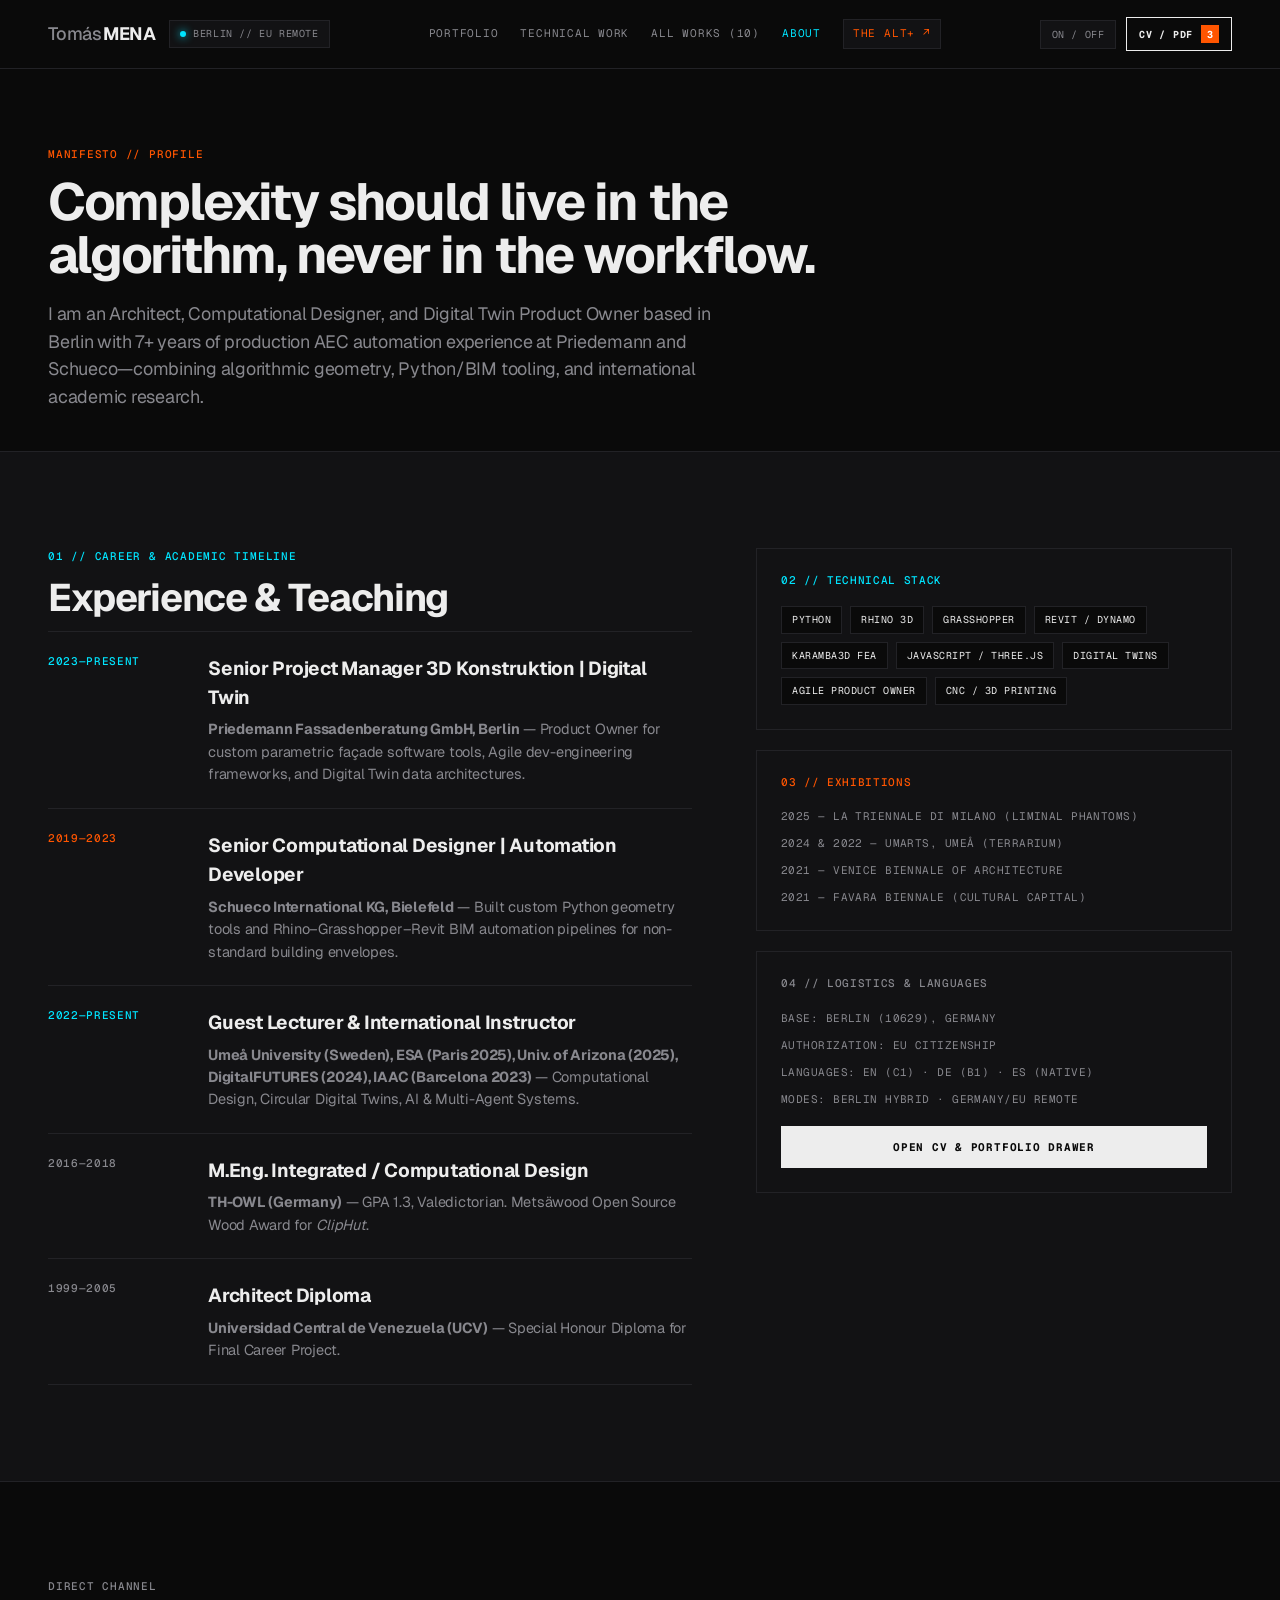
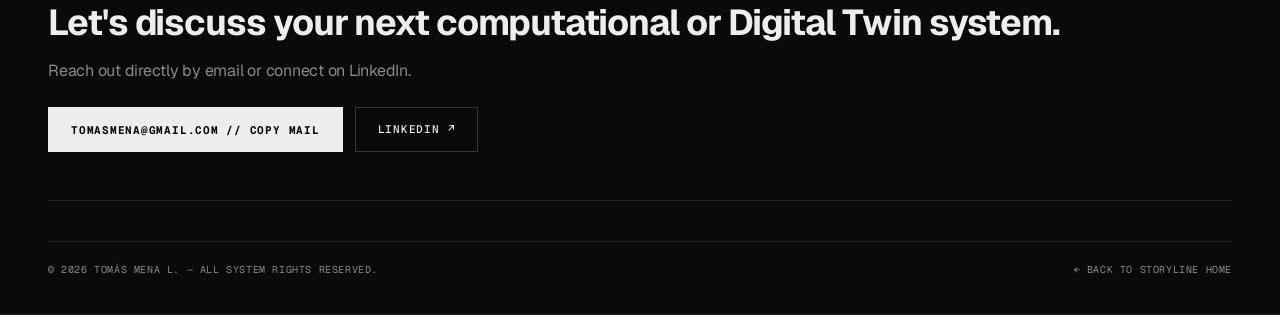
==== about.html @ 38ffafb3 "Initial commit: Tomás Mena Technical Portfolio & The Alt Plus studio websites" ====
<!DOCTYPE html>
<html lang="en">
<head>
  <meta charset="UTF-8">
  <meta name="viewport" content="width=device-width, initial-scale=1.0">
  <title>About — Tomás Mena L.</title>
  <meta name="description" content="About Tomás Mena — Architect, Computational Designer, Digital Twin Product Owner, and Guest Lecturer based in Berlin.">
  <link rel="stylesheet" href="style.css">
</head>
<body>

  <header class="site-header">
    <div class="container header-inner">
      <div class="brand-group">
        <a href="index.html" class="wordmark">
          <span class="wm-muted">Tomás</span><span class="wm-strong">MENA</span>
        </a>
        <div class="status-pill">
          <span class="status-dot" aria-hidden="true"></span>
          <span>BERLIN // EU REMOTE</span>
        </div>
      </div>

      <nav class="site-nav" id="siteNav" aria-label="Main navigation">
        <a href="index.html">PORTFOLIO</a>
        <a href="index.html#selected-work">TECHNICAL WORK</a>
        <a href="projects.html">ALL WORKS (10)</a>
        <a href="about.html" class="active">ABOUT</a>
        <a href="alt-plus.html" class="nav-bridge">THE ALT+ ↗</a>
      </nav>

      <div class="header-actions">
        <button type="button" class="toggle-btn" id="modeToggle">ON / OFF</button>
        <button type="button" class="cv-trigger" data-open-cv>
          <span>CV / PDF</span>
          <span class="cv-badge">3</span>
        </button>
        <button type="button" class="mobile-menu-btn" id="mobileMenuBtn" aria-expanded="false" aria-controls="siteNav">MENU</button>
      </div>
    </div>
  </header>

  <main>
    <!-- Manifesto Opening (Mirrors /about/ thesis) -->
    <section class="page-hero band--dark">
      <div class="container">
        <p class="eyebrow eyebrow--orange">MANIFESTO // PROFILE</p>
        <h1 class="hero-title" style="font-size: clamp(34px, 4.2vw, 52px); max-width: 22ch;">
          Complexity should live in the algorithm, never in the workflow.
        </h1>
        <p class="hero-subtitle" style="margin-top: 18px;">
          I am an Architect, Computational Designer, and Digital Twin Product Owner based in Berlin with 7+ years of production AEC automation experience at Priedemann and Schueco—combining algorithmic geometry, Python/BIM tooling, and international academic research.
        </p>
      </div>
    </section>

    <!-- Career & Technical Spec Split -->
    <section class="band band--surface">
      <div class="container about-split">
        <div>
          <p class="eyebrow">01 // CAREER &amp; ACADEMIC TIMELINE</p>
          <h2 class="section-title">Experience &amp; Teaching</h2>

          <div class="timeline-list">
            <div class="timeline-item">
              <span class="mono" style="color: var(--accent-cyan);">2023—PRESENT</span>
              <div>
                <h3>Senior Project Manager 3D Konstruktion | Digital Twin</h3>
                <p><strong>Priedemann Fassadenberatung GmbH, Berlin</strong> — Product Owner for custom parametric façade software tools, Agile dev-engineering frameworks, and Digital Twin data architectures.</p>
              </div>
            </div>

            <div class="timeline-item">
              <span class="mono" style="color: var(--accent-orange);">2019—2023</span>
              <div>
                <h3>Senior Computational Designer | Automation Developer</h3>
                <p><strong>Schueco International KG, Bielefeld</strong> — Built custom Python geometry tools and Rhino–Grasshopper–Revit BIM automation pipelines for non-standard building envelopes.</p>
              </div>
            </div>

            <div class="timeline-item">
              <span class="mono" style="color: var(--accent-cyan);">2022—PRESENT</span>
              <div>
                <h3>Guest Lecturer &amp; International Instructor</h3>
                <p><strong>Umeå University (Sweden), ESA (Paris 2025), Univ. of Arizona (2025), DigitalFUTURES (2024), IAAC (Barcelona 2023)</strong> — Computational Design, Circular Digital Twins, AI &amp; Multi-Agent Systems.</p>
              </div>
            </div>

            <div class="timeline-item">
              <span class="mono" style="color: var(--text-muted);">2016—2018</span>
              <div>
                <h3>M.Eng. Integrated / Computational Design</h3>
                <p><strong>TH-OWL (Germany)</strong> — GPA 1.3, Valedictorian. Metsäwood Open Source Wood Award for <em>ClipHut</em>.</p>
              </div>
            </div>

            <div class="timeline-item">
              <span class="mono" style="color: var(--text-muted);">1999—2005</span>
              <div>
                <h3>Architect Diploma</h3>
                <p><strong>Universidad Central de Venezuela (UCV)</strong> — Special Honour Diploma for Final Career Project.</p>
              </div>
            </div>
          </div>
        </div>

        <aside style="display: flex; flex-direction: column; gap: 20px;">
          <div class="spec-box">
            <span class="mono" style="color: var(--accent-cyan);">02 // TECHNICAL STACK</span>
            <div class="tag-cloud">
              <span class="tag-chip">Python</span>
              <span class="tag-chip">Rhino 3D</span>
              <span class="tag-chip">Grasshopper</span>
              <span class="tag-chip">Revit / Dynamo</span>
              <span class="tag-chip">Karamba3D FEA</span>
              <span class="tag-chip">JavaScript / Three.js</span>
              <span class="tag-chip">Digital Twins</span>
              <span class="tag-chip">Agile Product Owner</span>
              <span class="tag-chip">CNC / 3D Printing</span>
            </div>
          </div>

          <div class="spec-box">
            <span class="mono" style="color: var(--accent-orange);">03 // EXHIBITIONS</span>
            <ul class="footer-links">
              <li>2025 — LA TRIENNALE DI MILANO (LIMINAL PHANTOMS)</li>
              <li>2024 &amp; 2022 — UMARTS, UMEÅ (TERRARIUM)</li>
              <li>2021 — VENICE BIENNALE OF ARCHITECTURE</li>
              <li>2021 — FAVARA BIENNALE (CULTURAL CAPITAL)</li>
            </ul>
          </div>

          <div class="spec-box">
            <span class="mono" style="color: var(--text-muted);">04 // LOGISTICS &amp; LANGUAGES</span>
            <ul class="footer-links">
              <li>BASE: BERLIN (10629), GERMANY</li>
              <li>AUTHORIZATION: EU CITIZENSHIP</li>
              <li>LANGUAGES: EN (C1) · DE (B1) · ES (NATIVE)</li>
              <li>MODES: BERLIN HYBRID · GERMANY/EU REMOTE</li>
            </ul>
            <button type="button" class="btn-primary" style="justify-content: center;" data-open-cv>OPEN CV &amp; PORTFOLIO DRAWER</button>
          </div>
        </aside>
      </div>
    </section>
  </main>

  <footer class="band band--dark" id="contact" style="padding-bottom: 36px;">
    <div class="container">
      <div class="cta-strip">
        <div>
          <p class="eyebrow">DIRECT CHANNEL</p>
          <h2>Let's discuss your next computational or Digital Twin system.</h2>
          <p>Reach out directly by email or connect on LinkedIn.</p>
        </div>
        <div class="cta-actions">
          <button type="button" class="btn-primary" data-copy-email>TOMASMENA@GMAIL.COM // COPY MAIL</button>
          <a href="https://www.linkedin.com/in/tomas-jos%C3%A9-mena-lozada-55197924/" target="_blank" rel="noopener" class="btn-secondary">LINKEDIN ↗</a>
        </div>
      </div>
      <div class="footer-bottom">
        <span>© 2026 TOMÁS MENA L. — ALL SYSTEM RIGHTS RESERVED.</span>
        <span><a href="index.html">← BACK TO STORYLINE HOME</a></span>
      </div>
    </div>
  </footer>

  <!-- Shared CV Drawer -->
  <div class="drawer-backdrop" id="drawerBackdrop"></div>
  <aside class="cv-drawer" id="cvDrawer" aria-label="CV and Portfolio Downloads">
    <div class="drawer-head">
      <div>
        <span class="mono" style="color: var(--accent-cyan);">DIRECT ASSETS // 03 FILES</span>
        <h3 style="margin: 4px 0 0; font-family: var(--font-display);">Download Package</h3>
      </div>
      <button type="button" class="toggle-btn" id="closeCvDrawer">CLOSE [ESC]</button>
    </div>
    <a class="asset-card" href="assets/docs/Tomas_Mena_CV_DigitalTwin_PO.pdf" target="_blank">
      <span class="mono" style="color: var(--accent-orange);">01 // TECHNICAL &amp; PRODUCT OWNER</span>
      <strong>CV — Digital Twin, PO &amp; AEC Dev</strong>
      <span>Updated Nov 2026 · Digital Twin Lead, Product Owner &amp; Software Automation.</span>
    </a>
    <a class="asset-card" href="assets/docs/Tomas_Mena_CV_Computational.pdf" target="_blank">
      <span class="mono" style="color: var(--accent-cyan);">02 // COMPUTATIONAL &amp; PARAMETRIC</span>
      <strong>CV — Computational Design &amp; BIM</strong>
      <span>Updated Jun 2026 · Computational Design, Geometry Specialist &amp; Research.</span>
    </a>
    <a class="asset-card" href="assets/docs/Tomas_Mena_Portfolio.pdf" target="_blank">
      <span class="mono" style="color: var(--text-muted);">03 // SELECTED WORKS PDF (5.5 MB)</span>
      <strong>Full Computational Portfolio</strong>
      <span>10-page visual dossier covering façades, FEA, automation, and fabrication.</span>
    </a>
  </aside>

  <button type="button" class="back-to-top" id="backToTop" aria-label="Back to top">↑</button>
  <script src="script.js"></script>
</body>
</html>
---- style.css ----
@import url('https://fonts.googleapis.com/css2?family=Geist+Mono:wght@400;500;600&family=Geist:wght@400;500;600;700&display=swap');

/* ==========================================================================
   Design Tokens — Dark Computational Aesthetic + Geist Swiss-Tech Typography
   ========================================================================== */
:root {
  --bg-primary: #0a0a0a;
  --bg-surface: #121214;
  --bg-elevated: #17171a;
  --border-hairline: #222226;
  --border-strong: #35353c;
  --text-primary: #ededed;
  --text-muted: #88888e;
  --accent-orange: #ff5500;
  --accent-cyan: #00e5ff;

  --font-display: 'Geist', 'Helvetica Neue', Helvetica, Arial, sans-serif;
  --font-body: 'Geist', 'Helvetica Neue', Helvetica, Arial, sans-serif;
  --font-mono: 'Geist Mono', ui-monospace, SFMono-Regular, monospace;

  --max-w: 1360px;
  --pad-x: clamp(20px, 4vw, 48px);
  --transition: 0.22s cubic-bezier(0.2, 0, 0.2, 1);
}

/* Optional ON/OFF Toggle: Swiss High-Contrast Blueprint Mode */
body.light-mode {
  --bg-primary: #ffffff;
  --bg-surface: #e8e8ea;
  --bg-elevated: #f4f4f6;
  --border-hairline: #c8c8ce;
  --border-strong: #111111;
  --text-primary: #0a0a0a;
  --text-muted: #505058;
  --accent-orange: #d94800;
  --accent-cyan: #007a8a;
}

/* Reset & Base */
*, *::before, *::after {
  box-sizing: border-box;
}

html {
  scroll-behavior: smooth;
  background-color: var(--bg-primary);
}

body {
  margin: 0;
  padding: 0;
  font-family: var(--font-body);
  font-size: 16px;
  line-height: 1.55;
  letter-spacing: -0.015em;
  color: var(--text-primary);
  background-color: var(--bg-primary);
  -webkit-font-smoothing: antialiased;
  -moz-osx-font-smoothing: grayscale;
  transition: background-color var(--transition), color var(--transition);
}

img {
  max-width: 100%;
  display: block;
}

a {
  color: inherit;
  text-decoration: none;
}

button {
  font-family: inherit;
  cursor: pointer;
  background: none;
  border: none;
  color: inherit;
}

.container {
  width: 100%;
  max-width: var(--max-w);
  margin: 0 auto;
  padding-inline: var(--pad-x);
}

.mono {
  font-family: var(--font-mono);
  font-size: 11px;
  font-weight: 500;
  letter-spacing: 0.06em;
  text-transform: uppercase;
  line-height: 1.4;
}

.eyebrow {
  font-family: var(--font-mono);
  font-size: 11px;
  font-weight: 500;
  letter-spacing: 0.07em;
  text-transform: uppercase;
  color: var(--accent-cyan);
  margin: 0 0 12px;
}

.eyebrow--orange {
  color: var(--accent-orange);
}

.eyebrow--muted {
  color: var(--text-muted);
}

/* ==========================================================================
   Sticky Header (Black Bar + Status Pill + ON/OFF + CV Drawer)
   ========================================================================== */
.site-header {
  position: sticky;
  top: 0;
  z-index: 100;
  background-color: var(--bg-primary);
  border-bottom: 1px solid var(--border-hairline);
}

.header-inner {
  display: flex;
  align-items: center;
  justify-content: space-between;
  gap: 20px;
  min-height: 68px;
}

.brand-group {
  display: flex;
  align-items: center;
  gap: 14px;
}

.wordmark {
  font-family: var(--font-display);
  font-size: 18px;
  font-weight: 700;
  letter-spacing: -0.03em;
  display: inline-flex;
  align-items: baseline;
  gap: 2px;
}

.wordmark .wm-muted {
  color: var(--text-muted);
  font-weight: 500;
}

.wordmark .wm-strong {
  color: var(--text-primary);
}

.status-pill {
  display: inline-flex;
  align-items: center;
  gap: 7px;
  padding: 5px 10px;
  border: 1px solid var(--border-hairline);
  background-color: var(--bg-surface);
  font-family: var(--font-mono);
  font-size: 10px;
  letter-spacing: 0.06em;
  text-transform: uppercase;
  color: var(--text-muted);
}

.status-dot {
  width: 6px;
  height: 6px;
  border-radius: 50%;
  background-color: var(--accent-cyan);
  box-shadow: 0 0 8px var(--accent-cyan);
}

.site-nav {
  display: flex;
  align-items: center;
  gap: 22px;
}

.site-nav a {
  font-family: var(--font-mono);
  font-size: 11px;
  letter-spacing: 0.07em;
  text-transform: uppercase;
  color: var(--text-muted);
  transition: color var(--transition);
}

.site-nav a:hover,
.site-nav a.active {
  color: var(--accent-cyan);
}

.site-nav a.nav-bridge {
  color: var(--accent-orange);
  border: 1px solid var(--border-hairline);
  padding: 5px 9px;
  background-color: var(--bg-surface);
}

.site-nav a.nav-bridge:hover {
  border-color: var(--accent-orange);
  color: var(--text-primary);
}

.header-actions {
  display: flex;
  align-items: center;
  gap: 10px;
}

.toggle-btn {
  padding: 7px 11px;
  border: 1px solid var(--border-hairline);
  background-color: var(--bg-surface);
  font-family: var(--font-mono);
  font-size: 10px;
  letter-spacing: 0.06em;
  text-transform: uppercase;
  color: var(--text-muted);
  transition: border-color var(--transition), color var(--transition);
}

.toggle-btn:hover {
  border-color: var(--accent-cyan);
  color: var(--text-primary);
}

.cv-trigger {
  display: inline-flex;
  align-items: center;
  gap: 8px;
  padding: 7px 12px;
  border: 1px solid var(--text-primary);
  background-color: transparent;
  font-family: var(--font-mono);
  font-size: 10px;
  font-weight: 700;
  letter-spacing: 0.07em;
  text-transform: uppercase;
  color: var(--text-primary);
  transition: background-color var(--transition), color var(--transition), border-color var(--transition);
}

.cv-trigger:hover {
  background-color: var(--text-primary);
  color: var(--bg-primary);
}

.cv-badge {
  display: inline-flex;
  align-items: center;
  justify-content: center;
  min-width: 18px;
  height: 18px;
  padding: 0 4px;
  background-color: var(--accent-orange);
  color: #ffffff;
  font-size: 10px;
  font-weight: 700;
}

.mobile-menu-btn {
  display: none;
  padding: 7px 10px;
  border: 1px solid var(--border-hairline);
  font-family: var(--font-mono);
  font-size: 11px;
  text-transform: uppercase;
}

/* ==========================================================================
   Buttons
   ========================================================================== */
.btn-primary {
  display: inline-flex;
  align-items: center;
  gap: 10px;
  padding: 13px 22px;
  background-color: var(--text-primary);
  color: var(--bg-primary);
  border: 1px solid var(--text-primary);
  font-family: var(--font-mono);
  font-size: 11px;
  font-weight: 700;
  letter-spacing: 0.07em;
  text-transform: uppercase;
  transition: background-color var(--transition), color var(--transition), border-color var(--transition);
}

.btn-primary:hover {
  background-color: var(--accent-cyan);
  border-color: var(--accent-cyan);
  color: #0a0a0a;
}

.btn-secondary {
  display: inline-flex;
  align-items: center;
  gap: 10px;
  padding: 13px 22px;
  background-color: transparent;
  color: var(--text-primary);
  border: 1px solid var(--border-strong);
  font-family: var(--font-mono);
  font-size: 11px;
  font-weight: 500;
  letter-spacing: 0.07em;
  text-transform: uppercase;
  transition: border-color var(--transition), color var(--transition);
}

.btn-secondary:hover {
  border-color: var(--accent-orange);
  color: var(--accent-orange);
}

/* ==========================================================================
   Alternating Section Bands (TheNOTHINGShop Rhythm in Dark Computational Style)
   ========================================================================== */
.band {
  padding-block: clamp(64px, 7.5vw, 108px);
  border-bottom: 1px solid var(--border-hairline);
}

.band--dark {
  background-color: var(--bg-primary);
}

.band--surface {
  background-color: var(--bg-surface);
}

/* ==========================================================================
   Section 1: Hero (50/50 Split — Parametric Viewport Left / Thesis Right)
   ========================================================================== */
.hero-grid {
  display: grid;
  grid-template-columns: minmax(0, 1fr) minmax(0, 1.08fr);
  gap: clamp(28px, 4vw, 56px);
  align-items: center;
}

.hero-viewport {
  border: 1px solid var(--border-hairline);
  background-color: var(--bg-surface);
  padding: 16px;
  display: flex;
  flex-direction: column;
  gap: 12px;
}

.viewport-bar {
  display: flex;
  justify-content: space-between;
  align-items: center;
  gap: 12px;
}

.viewport-canvas-wrap {
  position: relative;
  width: 100%;
  aspect-ratio: 4 / 3;
  border: 1px solid var(--border-hairline);
  background: radial-gradient(circle at 50% 50%, var(--bg-elevated) 0%, var(--bg-primary) 100%);
  overflow: hidden;
}

.viewport-canvas-wrap canvas {
  width: 100%;
  height: 100%;
  display: block;
}

.hero-copy {
  display: flex;
  flex-direction: column;
  gap: 22px;
}

.hero-callout {
  border-left: 2px solid var(--accent-cyan);
  padding-left: 20px;
}

.hero-title {
  font-family: var(--font-display);
  font-size: clamp(36px, 4.4vw, 56px);
  font-weight: 700;
  line-height: 1.03;
  letter-spacing: -0.035em;
  margin: 0;
  color: var(--text-primary);
}

.hero-subtitle {
  font-size: clamp(16px, 1.4vw, 18px);
  color: var(--text-muted);
  margin: 0;
  max-width: 56ch;
}

.hero-metrics {
  display: grid;
  grid-template-columns: repeat(3, minmax(0, 1fr));
  gap: 12px;
  padding-top: 18px;
  border-top: 1px solid var(--border-hairline);
}

.metric-item strong {
  display: block;
  font-family: var(--font-display);
  font-size: 20px;
  font-weight: 700;
  color: var(--text-primary);
  letter-spacing: -0.02em;
}

.metric-item span {
  font-family: var(--font-mono);
  font-size: 10px;
  letter-spacing: 0.06em;
  text-transform: uppercase;
  color: var(--text-muted);
}

.hero-actions {
  display: flex;
  flex-wrap: wrap;
  gap: 12px;
  margin-top: 4px;
  padding-top: 22px;
  border-top: 1px solid var(--border-hairline);
}

/* ==========================================================================
   Section 2: Four Pillars of Practice (Centered Heading + 4-Col Grid)
   ========================================================================== */
.section-header-center {
  text-align: center;
  max-width: 680px;
  margin: 0 auto 48px;
}

.section-title {
  font-family: var(--font-display);
  font-size: clamp(28px, 3vw, 40px);
  font-weight: 700;
  line-height: 1.08;
  letter-spacing: -0.03em;
  margin: 0 0 12px;
  color: var(--text-primary);
}

.section-lead {
  margin: 0;
  color: var(--text-muted);
  font-size: 16px;
}

.pillars-grid {
  display: grid;
  grid-template-columns: repeat(4, minmax(0, 1fr));
  gap: 1px;
  background-color: var(--border-hairline);
  border: 1px solid var(--border-hairline);
}

.pillar-card {
  background-color: var(--bg-primary);
  padding: 32px 26px;
  display: flex;
  flex-direction: column;
  gap: 16px;
  transition: background-color var(--transition);
}

.pillar-card:hover {
  background-color: var(--bg-elevated);
}

.pillar-icon {
  width: 56px;
  height: 56px;
  display: flex;
  align-items: center;
  justify-content: center;
  border: 1px solid var(--border-hairline);
  background-color: var(--bg-surface);
  color: var(--accent-cyan);
}

.pillar-card:nth-child(even) .pillar-icon {
  color: var(--accent-orange);
}

.pillar-card h3 {
  font-family: var(--font-display);
  font-size: 20px;
  font-weight: 600;
  letter-spacing: -0.02em;
  margin: 0;
  color: var(--text-primary);
}

.pillar-card p {
  margin: 0;
  font-size: 14.5px;
  color: var(--text-muted);
  flex: 1;
}

.pillar-proof {
  padding-top: 14px;
  border-top: 1px solid var(--border-hairline);
  font-family: var(--font-mono);
  font-size: 10px;
  letter-spacing: 0.06em;
  text-transform: uppercase;
  color: var(--text-muted);
}

/* ==========================================================================
   Sections 3 & 4: Asymmetric 40/60 Split Carousels
   ========================================================================== */
.split-carousel {
  display: grid;
  grid-template-columns: minmax(260px, 0.4fr) minmax(0, 1fr);
  gap: clamp(28px, 4vw, 52px);
  align-items: start;
}

.carousel-intro {
  display: flex;
  flex-direction: column;
  gap: 18px;
  position: sticky;
  top: 96px;
}

.carousel-controls {
  display: flex;
  align-items: center;
  gap: 10px;
  margin-top: 8px;
}

.carousel-btn {
  width: 42px;
  height: 42px;
  border: 1px solid var(--border-strong);
  display: inline-flex;
  align-items: center;
  justify-content: center;
  font-family: var(--font-mono);
  font-size: 16px;
  color: var(--text-primary);
  transition: border-color var(--transition), background-color var(--transition), color var(--transition);
}

.carousel-btn:hover {
  border-color: var(--accent-cyan);
  background-color: var(--accent-cyan);
  color: #0a0a0a;
}

.carousel-counter {
  font-family: var(--font-mono);
  font-size: 11px;
  color: var(--text-muted);
  margin-left: 6px;
}

.carousel-viewport {
  overflow: hidden;
  width: 100%;
}

.carousel-track {
  display: flex;
  gap: 18px;
  overflow-x: auto;
  scroll-snap-type: x mandatory;
  scroll-behavior: smooth;
  scrollbar-width: none;
  padding-bottom: 6px;
}

.carousel-track::-webkit-scrollbar {
  display: none;
}

.project-card {
  flex: 0 0 calc(50% - 9px);
  min-width: 280px;
  scroll-snap-align: start;
  border: 1px solid var(--border-hairline);
  background-color: var(--bg-surface);
  display: flex;
  flex-direction: column;
  transition: border-color var(--transition), transform var(--transition);
}

.band--surface .project-card {
  background-color: var(--bg-primary);
}

.project-card:hover {
  border-color: var(--accent-cyan);
  transform: translateY(-2px);
}

.project-media {
  position: relative;
  aspect-ratio: 16 / 10;
  overflow: hidden;
  border-bottom: 1px solid var(--border-hairline);
  background-color: var(--bg-elevated);
}

.project-media img {
  width: 100%;
  height: 100%;
  object-fit: cover;
  filter: grayscale(100%) contrast(1.08);
  transition: filter 0.35s ease, transform 0.4s ease;
}

.project-card:hover .project-media img {
  filter: grayscale(0%) contrast(1.02);
  transform: scale(1.03);
}

.project-media-svg {
  width: 100%;
  height: 100%;
  display: flex;
  align-items: center;
  justify-content: center;
  padding: 18px;
  background: linear-gradient(135deg, var(--bg-primary) 0%, var(--bg-elevated) 100%);
}

.project-tag-overlay {
  position: absolute;
  bottom: 10px;
  left: 10px;
  padding: 4px 8px;
  background-color: rgba(10, 10, 10, 0.85);
  border: 1px solid var(--border-hairline);
  font-family: var(--font-mono);
  font-size: 10px;
  letter-spacing: 0.06em;
  text-transform: uppercase;
  color: #ededed;
}

.project-body {
  padding: 20px;
  display: flex;
  flex-direction: column;
  gap: 10px;
  flex: 1;
}

.project-meta {
  font-family: var(--font-mono);
  font-size: 10px;
  letter-spacing: 0.06em;
  text-transform: uppercase;
  color: var(--accent-orange);
}

.project-card:nth-child(odd) .project-meta {
  color: var(--accent-cyan);
}

.project-title {
  font-family: var(--font-display);
  font-size: 20px;
  font-weight: 600;
  line-height: 1.18;
  letter-spacing: -0.02em;
  margin: 0;
  color: var(--text-primary);
}

.project-desc {
  margin: 0;
  font-size: 14px;
  color: var(--text-muted);
  flex: 1;
}

.project-footer {
  padding-top: 12px;
  border-top: 1px solid var(--border-hairline);
  display: flex;
  align-items: center;
  justify-content: space-between;
  gap: 10px;
}

.inspect-btn {
  font-family: var(--font-mono);
  font-size: 11px;
  font-weight: 700;
  letter-spacing: 0.06em;
  text-transform: uppercase;
  color: var(--text-primary);
  display: inline-flex;
  align-items: center;
  gap: 6px;
  padding: 6px 0;
  transition: color var(--transition);
}

.inspect-btn:hover {
  color: var(--accent-cyan);
}

/* ==========================================================================
   Section 5: Asymmetric 3x2 Validation Grid ("Field Notes & Recognition")
   ========================================================================== */
.recognition-grid {
  display: grid;
  grid-template-columns: repeat(3, minmax(0, 1fr));
  gap: 1px;
  background-color: var(--border-hairline);
  border: 1px solid var(--border-hairline);
}

.recognition-cell {
  background-color: var(--bg-primary);
  padding: 32px 28px;
  display: flex;
  flex-direction: column;
  justify-content: space-between;
  gap: 18px;
  min-height: 230px;
}

.recognition-cell--title {
  background-color: var(--bg-surface);
  justify-content: flex-start;
}

.recognition-cell--title h2 {
  font-family: var(--font-display);
  font-size: clamp(28px, 3vw, 38px);
  line-height: 1.05;
  letter-spacing: -0.03em;
  margin: 0;
}

.recognition-quote {
  margin: 0;
  font-size: 15px;
  color: var(--text-primary);
  line-height: 1.55;
}

.recognition-cell--wit {
  background-color: var(--bg-surface);
}

.recognition-cell--wit .recognition-quote {
  color: var(--text-muted);
  font-style: italic;
}

.recognition-stars {
  font-family: var(--font-mono);
  font-size: 12px;
  letter-spacing: 0.15em;
  color: var(--accent-orange);
}

.recognition-author {
  padding-top: 14px;
  border-top: 1px solid var(--border-hairline);
}

.recognition-author strong {
  display: block;
  font-family: var(--font-display);
  font-size: 15px;
  color: var(--text-primary);
}

.recognition-author span {
  font-family: var(--font-mono);
  font-size: 10px;
  letter-spacing: 0.06em;
  text-transform: uppercase;
  color: var(--text-muted);
}

/* ==========================================================================
   Section 6: Co-Creation CTA + Terminal Footer
   ========================================================================== */
.cta-strip {
  display: flex;
  flex-wrap: wrap;
  align-items: center;
  justify-content: space-between;
  gap: 24px;
  padding-bottom: 48px;
  border-bottom: 1px solid var(--border-hairline);
  margin-bottom: 40px;
}

.cta-strip h2 {
  font-family: var(--font-display);
  font-size: clamp(26px, 3vw, 36px);
  letter-spacing: -0.03em;
  margin: 0 0 8px;
}

.cta-strip p {
  margin: 0;
  color: var(--text-muted);
  max-width: 58ch;
}

.cta-actions {
  display: flex;
  flex-wrap: wrap;
  gap: 12px;
}

.footer-grid {
  display: grid;
  grid-template-columns: 1.3fr 1fr 1fr;
  gap: 32px;
  padding-bottom: 36px;
}

.footer-col h4 {
  font-family: var(--font-mono);
  font-size: 11px;
  letter-spacing: 0.07em;
  text-transform: uppercase;
  color: var(--text-primary);
  margin: 0 0 14px;
}

.footer-links {
  list-style: none;
  margin: 0;
  padding: 0;
  display: flex;
  flex-direction: column;
  gap: 10px;
}

.footer-links a,
.footer-links li {
  font-family: var(--font-mono);
  font-size: 11px;
  letter-spacing: 0.04em;
  color: var(--text-muted);
  transition: color var(--transition);
}

.footer-links a:hover {
  color: var(--accent-cyan);
}

.footer-bottom {
  padding-top: 20px;
  border-top: 1px solid var(--border-hairline);
  display: flex;
  flex-wrap: wrap;
  justify-content: space-between;
  gap: 12px;
  font-family: var(--font-mono);
  font-size: 10px;
  letter-spacing: 0.06em;
  text-transform: uppercase;
  color: var(--text-muted);
}

/* ==========================================================================
   Subpages: Work Filter Bar, Full Grid & About Timeline
   ========================================================================== */
.page-hero {
  padding-block: clamp(48px, 6vw, 80px) 40px;
  border-bottom: 1px solid var(--border-hairline);
}

.filter-bar {
  display: flex;
  flex-wrap: wrap;
  gap: 10px;
  margin-top: 24px;
}

.filter-btn {
  padding: 9px 14px;
  border: 1px solid var(--border-hairline);
  background-color: var(--bg-surface);
  font-family: var(--font-mono);
  font-size: 11px;
  letter-spacing: 0.06em;
  text-transform: uppercase;
  color: var(--text-muted);
  transition: all var(--transition);
}

.filter-btn:hover,
.filter-btn.active {
  border-color: var(--accent-orange);
  color: var(--accent-orange);
  background-color: var(--bg-primary);
}

.catalog-grid {
  display: grid;
  grid-template-columns: repeat(3, minmax(0, 1fr));
  gap: 20px;
}

.tech-grid {
  display: grid;
  grid-template-columns: repeat(2, minmax(0, 1fr));
  gap: 20px;
}

.tech-grid .project-card {
  flex: unset;
  min-width: 0;
}

.bridge-banner {
  border: 1px solid var(--border-hairline);
  background-color: var(--bg-primary);
  padding: clamp(24px, 3.5vw, 40px);
  display: flex;
  flex-wrap: wrap;
  align-items: center;
  justify-content: space-between;
  gap: 24px;
}

.bridge-banner h3 {
  font-family: var(--font-display);
  font-size: clamp(22px, 2.5vw, 30px);
  letter-spacing: -0.025em;
  margin: 0 0 8px;
}

.bridge-banner p {
  margin: 0;
  color: var(--text-muted);
  max-width: 58ch;
}

.catalog-grid .project-card {
  flex: unset;
  min-width: 0;
}

.project-card.hidden {
  display: none;
}

.about-split {
  display: grid;
  grid-template-columns: minmax(0, 1.15fr) minmax(280px, 0.85fr);
  gap: clamp(32px, 5vw, 64px);
  align-items: start;
}

.timeline-list {
  display: flex;
  flex-direction: column;
  border-top: 1px solid var(--border-hairline);
}

.timeline-item {
  padding: 22px 0;
  border-bottom: 1px solid var(--border-hairline);
  display: grid;
  grid-template-columns: 140px minmax(0, 1fr);
  gap: 20px;
}

.timeline-item h3 {
  font-family: var(--font-display);
  font-size: 19px;
  margin: 0 0 6px;
}

.timeline-item p {
  margin: 0;
  font-size: 14.5px;
  color: var(--text-muted);
}

.spec-box {
  border: 1px solid var(--border-hairline);
  background-color: var(--bg-surface);
  padding: 24px;
  display: flex;
  flex-direction: column;
  gap: 18px;
}

.tag-cloud {
  display: flex;
  flex-wrap: wrap;
  gap: 8px;
}

.tag-chip {
  padding: 5px 10px;
  border: 1px solid var(--border-hairline);
  background-color: var(--bg-primary);
  font-family: var(--font-mono);
  font-size: 10px;
  letter-spacing: 0.05em;
  text-transform: uppercase;
  color: var(--text-primary);
}

/* ==========================================================================
   Slide-Over CV Drawer & Project Spec Modal & Floating TOP Button
   ========================================================================== */
.drawer-backdrop,
.modal-backdrop {
  position: fixed;
  inset: 0;
  background-color: rgba(0, 0, 0, 0.72);
  backdrop-filter: blur(4px);
  z-index: 200;
  opacity: 0;
  pointer-events: none;
  transition: opacity var(--transition);
}

.drawer-backdrop.open,
.modal-backdrop.open {
  opacity: 1;
  pointer-events: auto;
}

.cv-drawer {
  position: fixed;
  top: 0;
  right: 0;
  bottom: 0;
  width: min(420px, 92vw);
  background-color: var(--bg-primary);
  border-left: 1px solid var(--border-hairline);
  padding: 28px;
  z-index: 210;
  transform: translateX(100%);
  transition: transform 0.28s cubic-bezier(0.2, 0, 0.2, 1);
  display: flex;
  flex-direction: column;
  gap: 20px;
}

.cv-drawer.open {
  transform: translateX(0);
}

.drawer-head {
  display: flex;
  justify-content: space-between;
  align-items: center;
  padding-bottom: 16px;
  border-bottom: 1px solid var(--border-hairline);
}

.asset-card {
  border: 1px solid var(--border-hairline);
  background-color: var(--bg-surface);
  padding: 16px;
  display: flex;
  flex-direction: column;
  gap: 8px;
  transition: border-color var(--transition);
}

.asset-card:hover {
  border-color: var(--accent-cyan);
}

.asset-card strong {
  font-family: var(--font-display);
  font-size: 16px;
}

.asset-card span {
  font-size: 13px;
  color: var(--text-muted);
}

.spec-modal {
  position: fixed;
  top: 50%;
  left: 50%;
  transform: translate(-50%, -48%) scale(0.98);
  width: min(860px, 92vw);
  max-height: 88vh;
  overflow-y: auto;
  background-color: var(--bg-primary);
  border: 1px solid var(--border-strong);
  z-index: 220;
  opacity: 0;
  pointer-events: none;
  transition: all 0.24s ease;
}

.spec-modal.open {
  opacity: 1;
  pointer-events: auto;
  transform: translate(-50%, -50%) scale(1);
}

.modal-header {
  display: flex;
  justify-content: space-between;
  align-items: center;
  padding: 18px 24px;
  border-bottom: 1px solid var(--border-hairline);
  background-color: var(--bg-surface);
  position: sticky;
  top: 0;
}

.modal-body {
  padding: 28px 24px;
  display: flex;
  flex-direction: column;
  gap: 22px;
}

.spec-grid {
  display: grid;
  grid-template-columns: repeat(3, minmax(0, 1fr));
  gap: 1px;
  background-color: var(--border-hairline);
  border: 1px solid var(--border-hairline);
}

.spec-step {
  background-color: var(--bg-surface);
  padding: 18px;
}

.spec-step h4 {
  font-family: var(--font-mono);
  font-size: 10px;
  letter-spacing: 0.07em;
  text-transform: uppercase;
  color: var(--accent-cyan);
  margin: 0 0 8px;
}

.spec-step p {
  margin: 0;
  font-size: 14px;
  color: var(--text-muted);
}

.back-to-top {
  position: fixed;
  right: 24px;
  bottom: 24px;
  width: 44px;
  height: 44px;
  border: 1px solid var(--border-strong);
  background-color: var(--bg-surface);
  color: var(--text-primary);
  font-family: var(--font-mono);
  font-size: 11px;
  display: flex;
  align-items: center;
  justify-content: center;
  z-index: 90;
  opacity: 0;
  pointer-events: none;
  transition: opacity var(--transition), border-color var(--transition), background-color var(--transition);
}

.back-to-top.visible {
  opacity: 1;
  pointer-events: auto;
}

.back-to-top:hover {
  border-color: var(--accent-cyan);
  background-color: var(--accent-cyan);
  color: #0a0a0a;
}

/* ==========================================================================
   Responsive Breakpoints
   ========================================================================== */
@media (max-width: 1080px) {
  .pillars-grid {
    grid-template-columns: repeat(2, minmax(0, 1fr));
  }
  .split-carousel {
    grid-template-columns: 1fr;
  }
  .carousel-intro {
    position: static;
  }
  .recognition-grid,
  .catalog-grid {
    grid-template-columns: repeat(2, minmax(0, 1fr));
  }
}

@media (max-width: 860px) {
  .status-pill {
    display: none;
  }
  .site-nav {
    display: none;
    position: absolute;
    top: 100%;
    left: 0;
    right: 0;
    flex-direction: column;
    align-items: flex-start;
    padding: 20px var(--pad-x);
    background-color: var(--bg-primary);
    border-bottom: 1px solid var(--border-hairline);
    gap: 14px;
  }
  .site-nav.open {
    display: flex;
  }
  .mobile-menu-btn {
    display: inline-flex;
  }
  .hero-grid,
  .about-split,
  .footer-grid,
  .spec-grid {
    grid-template-columns: 1fr;
  }
  .timeline-item {
    grid-template-columns: 1fr;
    gap: 6px;
  }
}

@media (max-width: 620px) {
  .pillars-grid,
  .recognition-grid,
  .catalog-grid,
  .tech-grid {
    grid-template-columns: 1fr;
  }
  .hero-metrics {
    grid-template-columns: 1fr;
  }
  .project-card {
    flex: 0 0 88%;
  }
}
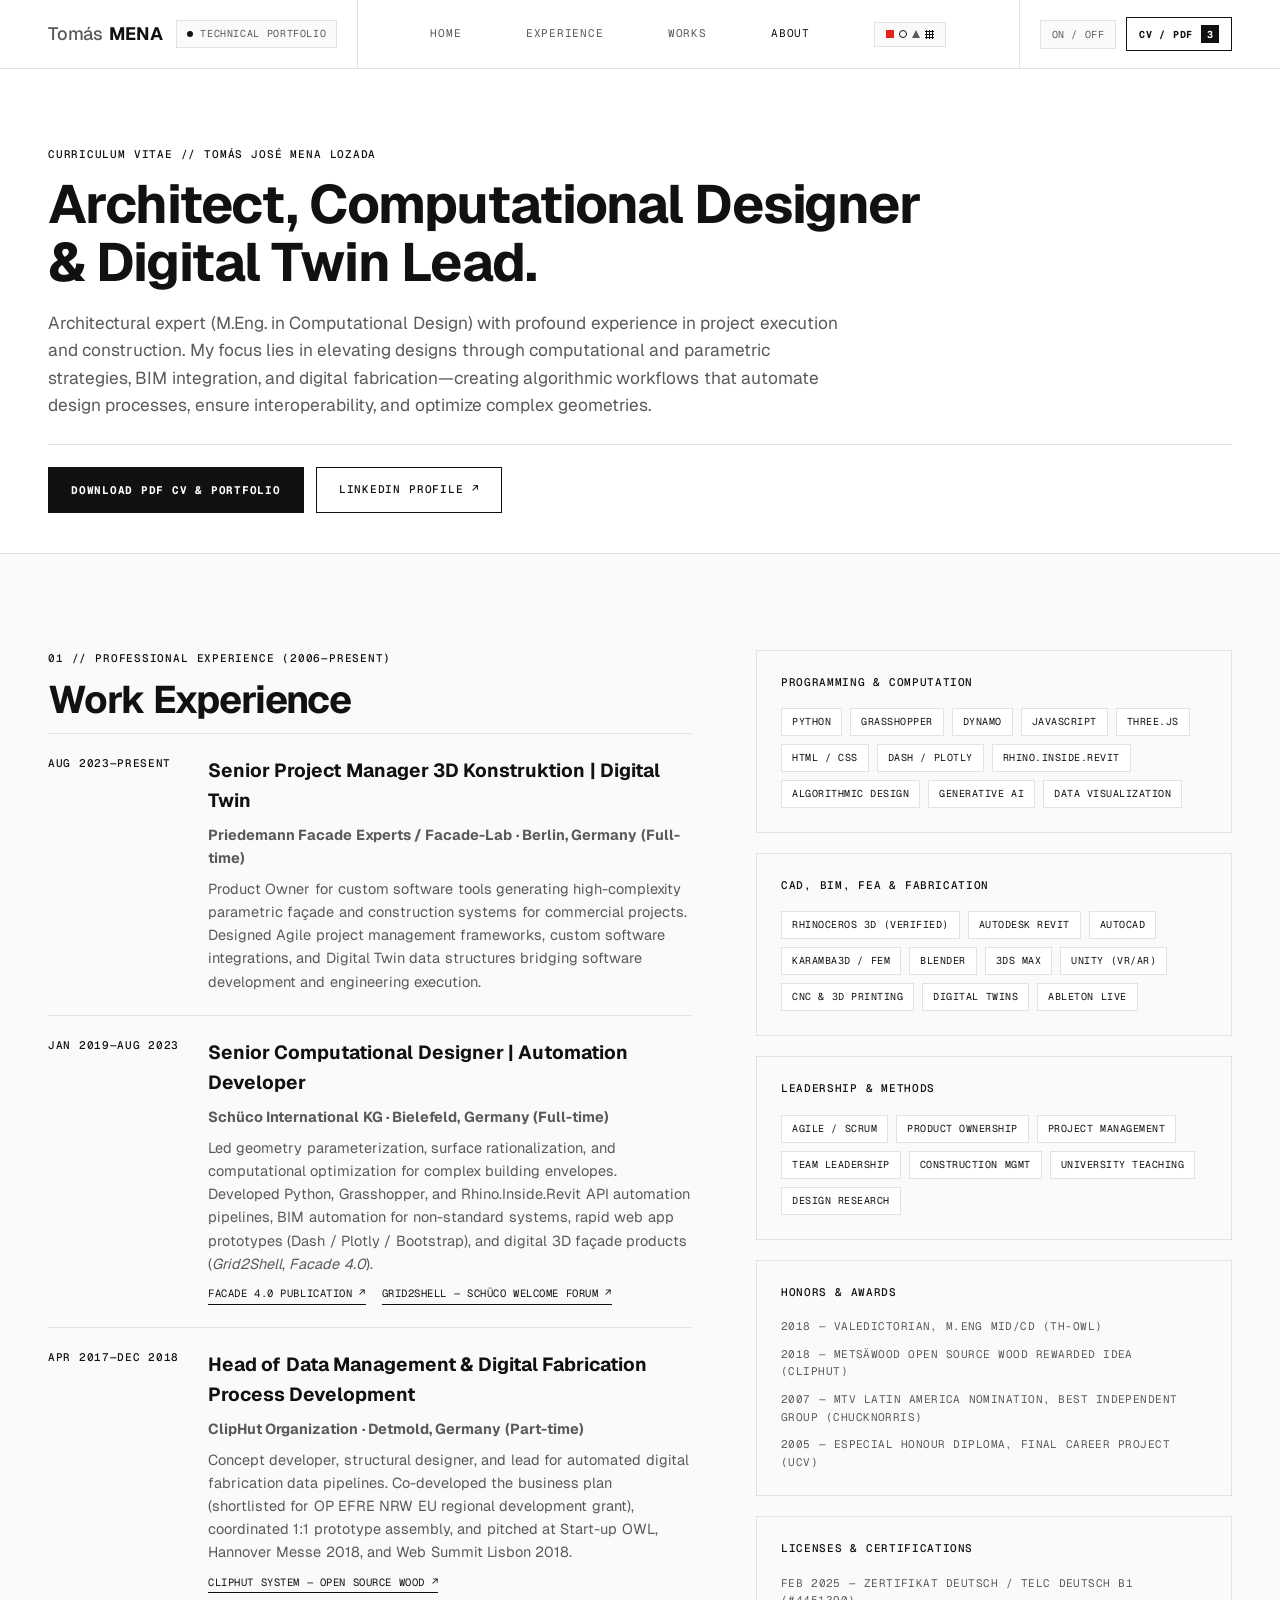
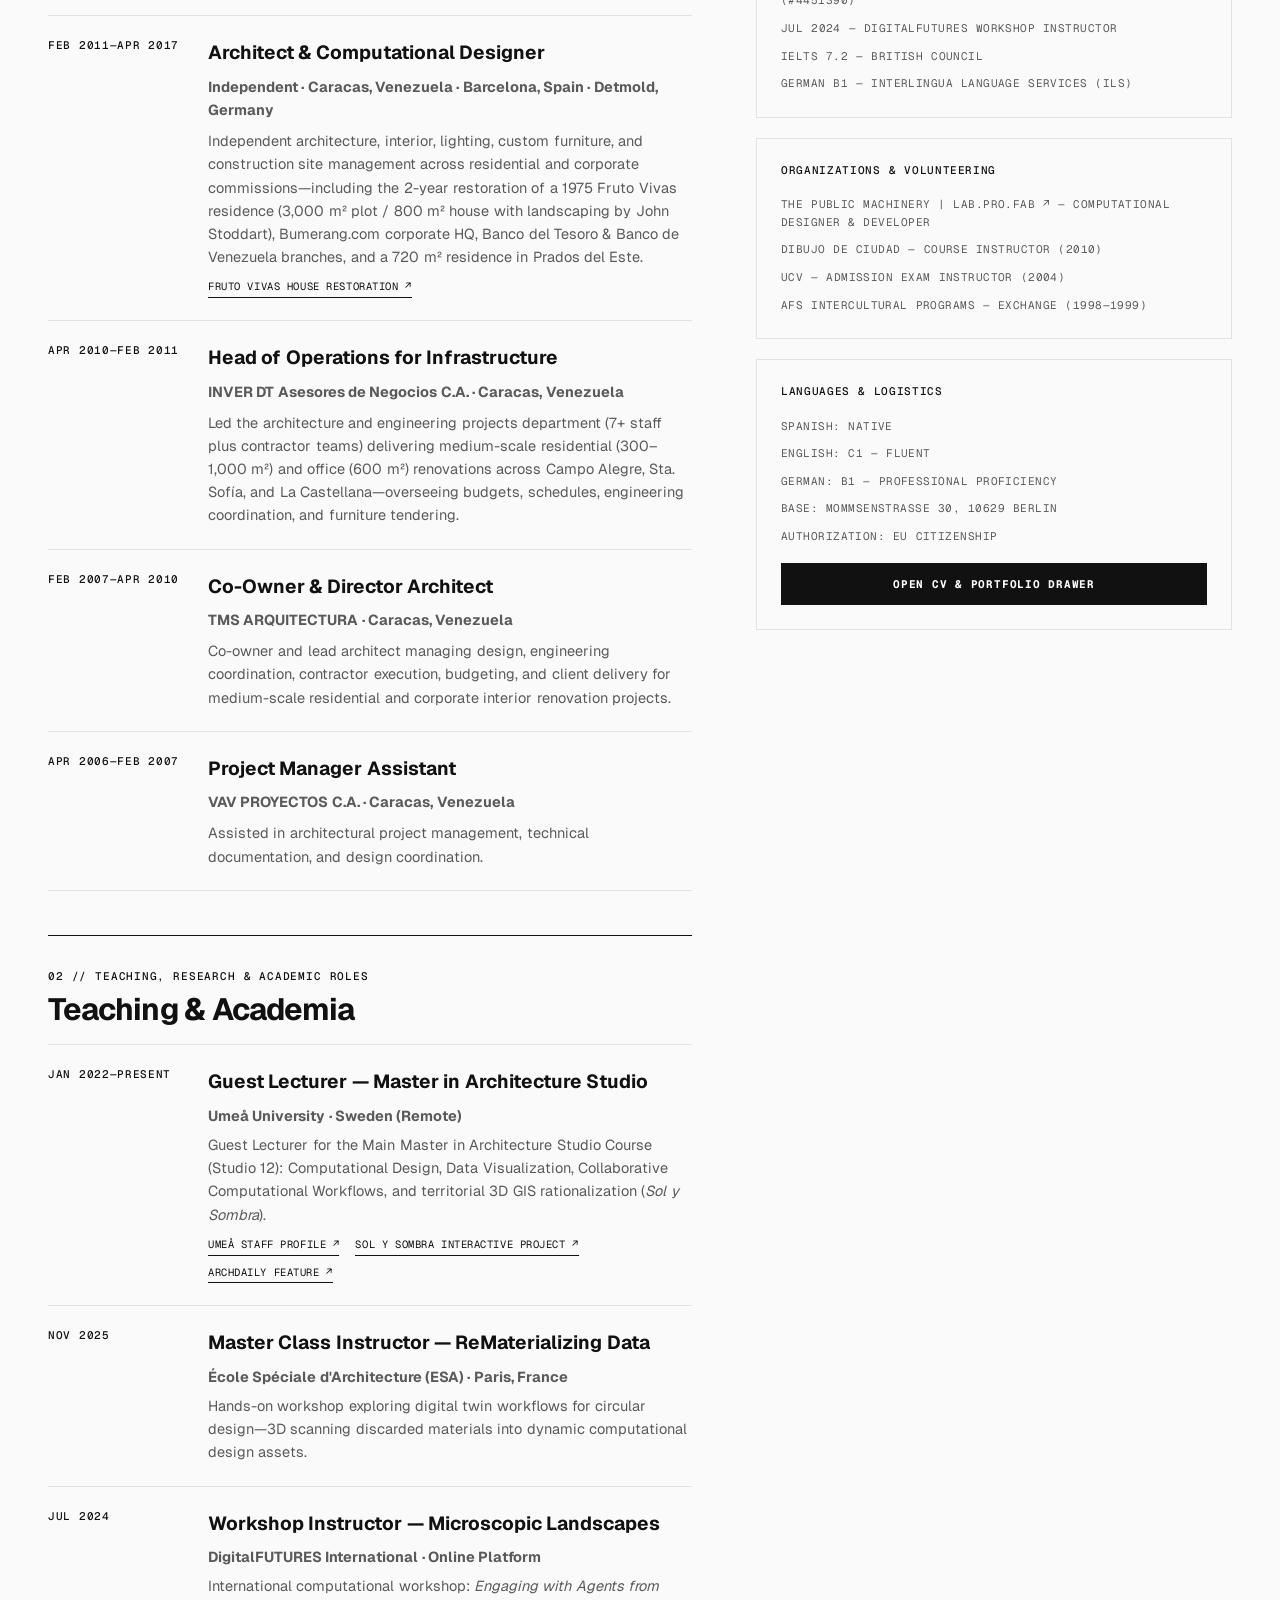
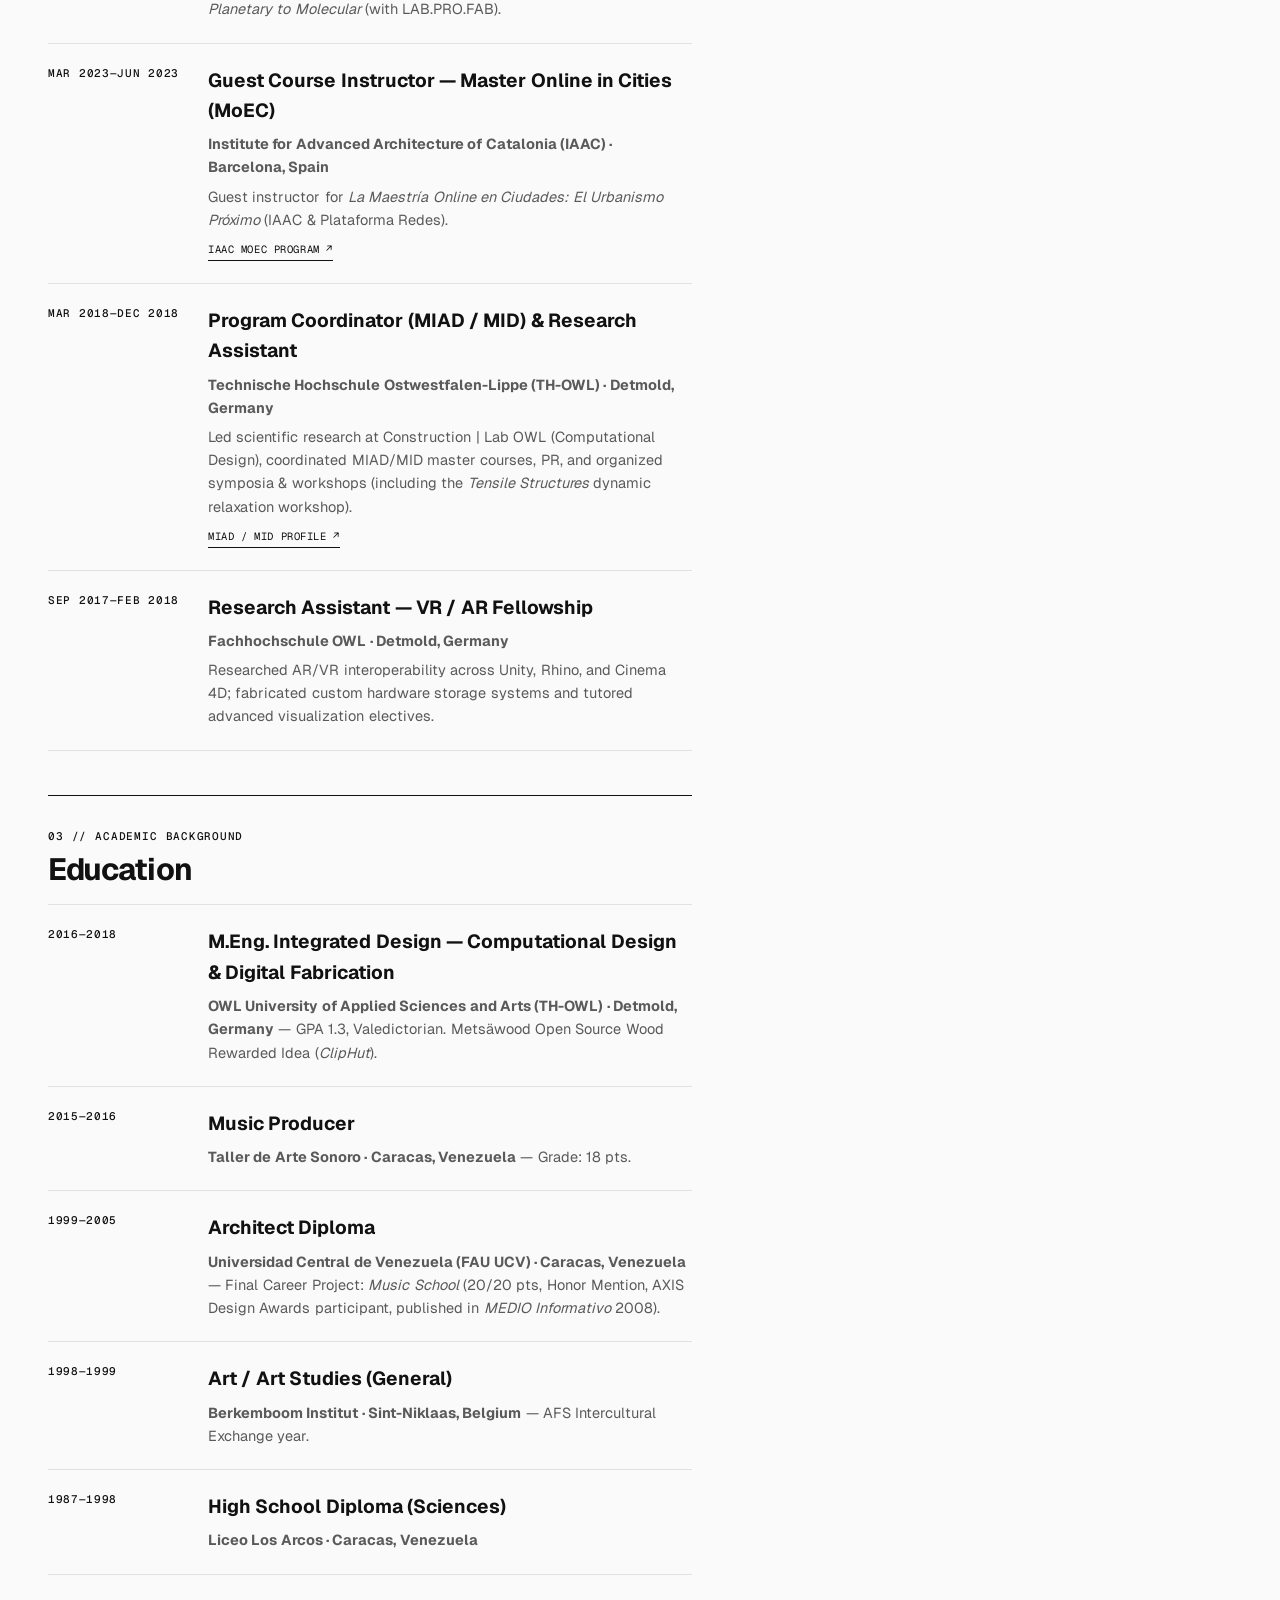
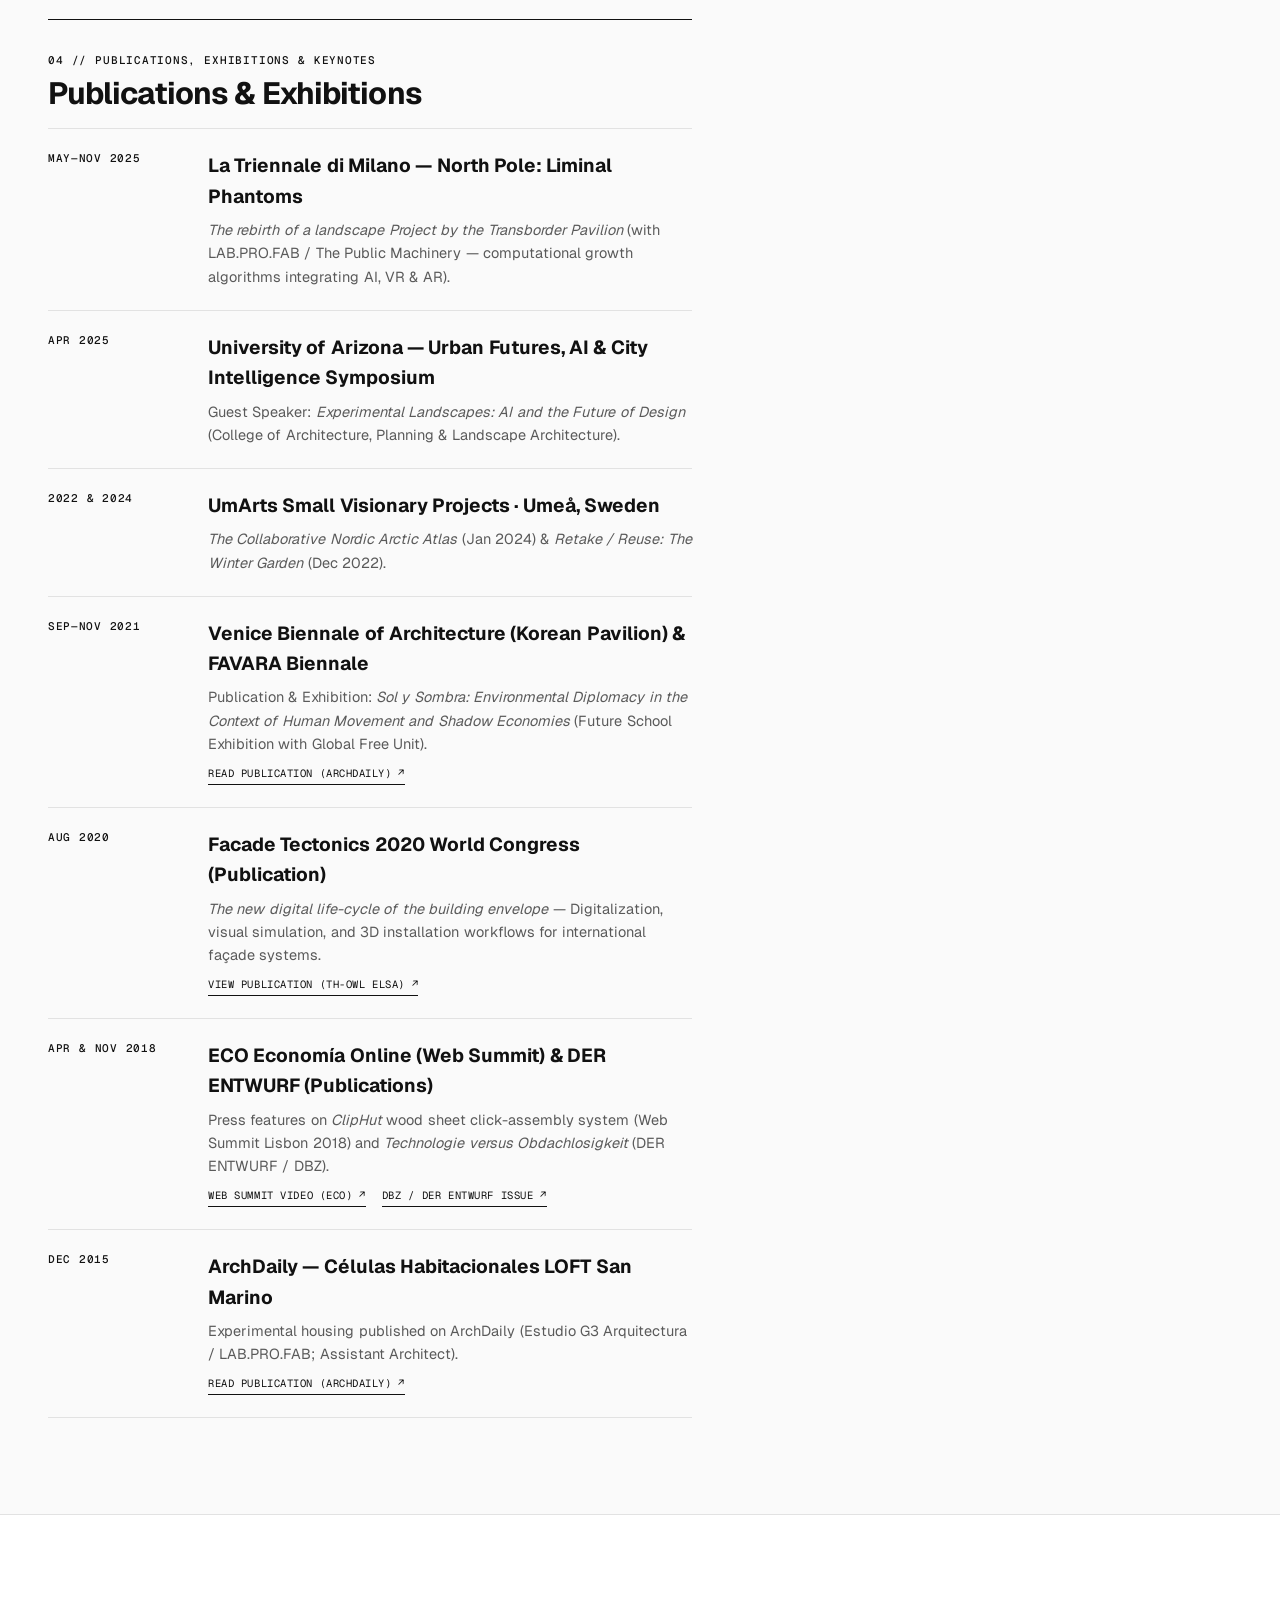
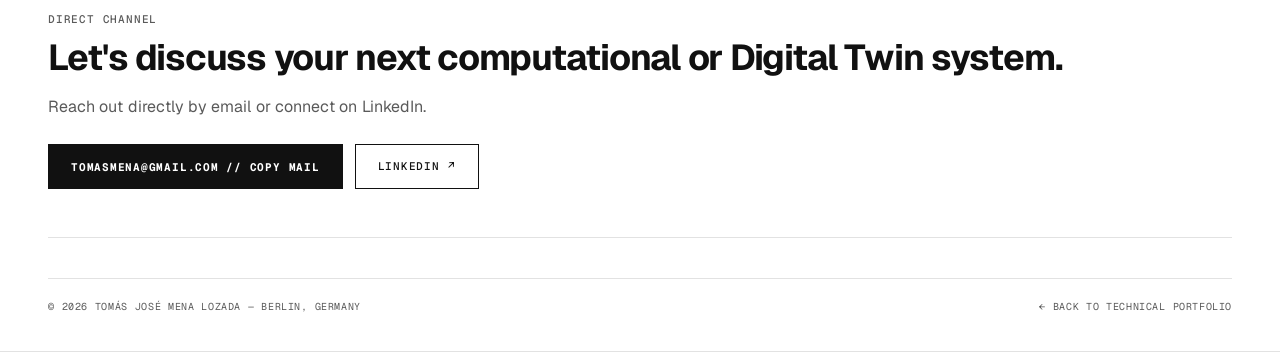
==== commit d1c68504: "White CV theme, expanded LinkedIn CV & links, career stats, and Bauhaus logo nav" ====
--- a/about.html
+++ b/about.html
@@ -3,8 +3,8 @@
 <head>
   <meta charset="UTF-8">
   <meta name="viewport" content="width=device-width, initial-scale=1.0">
-  <title>About — Tomás Mena L.</title>
-  <meta name="description" content="About Tomás Mena — Architect, Computational Designer, Digital Twin Product Owner, and Guest Lecturer based in Berlin.">
+  <title>About &amp; Full CV — Tomás José Mena Lozada</title>
+  <meta name="description" content="Complete CV of Tomás José Mena Lozada — Architect, Computational Designer, Digital Twin Product Owner, and Guest Lecturer based in Berlin.">
   <link rel="stylesheet" href="style.css">
 </head>
 <body>
@@ -17,16 +17,20 @@
         </a>
         <div class="status-pill">
           <span class="status-dot" aria-hidden="true"></span>
-          <span>BERLIN // EU REMOTE</span>
+          <span>TECHNICAL PORTFOLIO</span>
         </div>
       </div>
 
       <nav class="site-nav" id="siteNav" aria-label="Main navigation">
-        <a href="index.html">PORTFOLIO</a>
-        <a href="index.html#selected-work">TECHNICAL WORK</a>
-        <a href="projects.html">ALL WORKS (10)</a>
+        <a href="index.html">HOME</a>
+        <a href="index.html#experience">EXPERIENCE</a>
+        <a href="index.html#selected-work">WORKS</a>
         <a href="about.html" class="active">ABOUT</a>
-        <a href="alt-plus.html" class="nav-bridge">THE ALT+ ↗</a>
+        <a href="alt-plus.html" class="nav-bridge" title="The Alt Plus — Design Research, Sound &amp; Digital Fabrication" aria-label="The Alt Plus">
+          <span class="bauhaus-glyphs" aria-hidden="true">
+            <i class="g-sq"></i><i class="g-ci"></i><i class="g-tr"></i><i class="g-grid"></i>
+          </span>
+        </a>
       </nav>
 
       <div class="header-actions">
@@ -35,108 +39,402 @@
           <span>CV / PDF</span>
           <span class="cv-badge">3</span>
         </button>
-        <button type="button" class="mobile-menu-btn" id="mobileMenuBtn" aria-expanded="false" aria-controls="siteNav">MENU</button>
+        <button type="button" class="mobile-menu-btn" id="mobileMenuBtn" aria-label="Toggle navigation menu" aria-expanded="false" aria-controls="siteNav">
+          <span class="burger-line"></span>
+          <span class="burger-line"></span>
+          <span class="burger-line"></span>
+        </button>
       </div>
     </div>
   </header>
 
   <main>
-    <!-- Manifesto Opening (Mirrors /about/ thesis) -->
+    <!-- CV Header & Summary -->
     <section class="page-hero band--dark">
       <div class="container">
-        <p class="eyebrow eyebrow--orange">MANIFESTO // PROFILE</p>
-        <h1 class="hero-title" style="font-size: clamp(34px, 4.2vw, 52px); max-width: 22ch;">
-          Complexity should live in the algorithm, never in the workflow.
+        <p class="eyebrow">CURRICULUM VITAE // TOMÁS JOSÉ MENA LOZADA</p>
+        <h1 class="hero-title" style="max-width: 24ch;">
+          Architect, Computational Designer &amp; Digital Twin Lead.
         </h1>
-        <p class="hero-subtitle" style="margin-top: 18px;">
-          I am an Architect, Computational Designer, and Digital Twin Product Owner based in Berlin with 7+ years of production AEC automation experience at Priedemann and Schueco—combining algorithmic geometry, Python/BIM tooling, and international academic research.
+        <p class="hero-subtitle" style="margin-top: 18px; max-width: 72ch;">
+          Architectural expert (M.Eng. in Computational Design) with profound experience in project execution and construction. My focus lies in elevating designs through computational and parametric strategies, BIM integration, and digital fabrication—creating algorithmic workflows that automate design processes, ensure interoperability, and optimize complex geometries.
         </p>
+        <div class="hero-actions" style="margin-top: 24px;">
+          <button type="button" class="btn-primary" data-open-cv>DOWNLOAD PDF CV &amp; PORTFOLIO</button>
+          <a href="https://www.linkedin.com/in/tomas-jos%C3%A9-mena-lozada-55197924/" target="_blank" rel="noopener" class="btn-secondary">LINKEDIN PROFILE ↗</a>
+        </div>
       </div>
     </section>
 
-    <!-- Career & Technical Spec Split -->
+    <!-- Full CV Body -->
     <section class="band band--surface">
       <div class="container about-split">
+        <!-- LEFT MAIN COLUMN: Experience, Teaching, Education, Publications & Exhibitions -->
         <div>
-          <p class="eyebrow">01 // CAREER &amp; ACADEMIC TIMELINE</p>
-          <h2 class="section-title">Experience &amp; Teaching</h2>
+          <!-- 01 // PROFESSIONAL EXPERIENCE -->
+          <p class="eyebrow">01 // PROFESSIONAL EXPERIENCE (2006—PRESENT)</p>
+          <h2 class="section-title">Work Experience</h2>
 
           <div class="timeline-list">
             <div class="timeline-item">
-              <span class="mono" style="color: var(--accent-cyan);">2023—PRESENT</span>
+              <span class="mono">AUG 2023—PRESENT</span>
               <div>
                 <h3>Senior Project Manager 3D Konstruktion | Digital Twin</h3>
-                <p><strong>Priedemann Fassadenberatung GmbH, Berlin</strong> — Product Owner for custom parametric façade software tools, Agile dev-engineering frameworks, and Digital Twin data architectures.</p>
-              </div>
-            </div>
-
-            <div class="timeline-item">
-              <span class="mono" style="color: var(--accent-orange);">2019—2023</span>
+                <p><strong>Priedemann Facade Experts / Facade-Lab · Berlin, Germany (Full-time)</strong></p>
+                <p style="margin-top: 8px;">Product Owner for custom software tools generating high-complexity parametric façade and construction systems for commercial projects. Designed Agile project management frameworks, custom software integrations, and Digital Twin data structures bridging software development and engineering execution.</p>
+              </div>
+            </div>
+
+            <div class="timeline-item">
+              <span class="mono">JAN 2019—AUG 2023</span>
               <div>
                 <h3>Senior Computational Designer | Automation Developer</h3>
-                <p><strong>Schueco International KG, Bielefeld</strong> — Built custom Python geometry tools and Rhino–Grasshopper–Revit BIM automation pipelines for non-standard building envelopes.</p>
-              </div>
-            </div>
-
-            <div class="timeline-item">
-              <span class="mono" style="color: var(--accent-cyan);">2022—PRESENT</span>
-              <div>
-                <h3>Guest Lecturer &amp; International Instructor</h3>
-                <p><strong>Umeå University (Sweden), ESA (Paris 2025), Univ. of Arizona (2025), DigitalFUTURES (2024), IAAC (Barcelona 2023)</strong> — Computational Design, Circular Digital Twins, AI &amp; Multi-Agent Systems.</p>
-              </div>
-            </div>
-
-            <div class="timeline-item">
-              <span class="mono" style="color: var(--text-muted);">2016—2018</span>
-              <div>
-                <h3>M.Eng. Integrated / Computational Design</h3>
-                <p><strong>TH-OWL (Germany)</strong> — GPA 1.3, Valedictorian. Metsäwood Open Source Wood Award for <em>ClipHut</em>.</p>
-              </div>
-            </div>
-
-            <div class="timeline-item">
-              <span class="mono" style="color: var(--text-muted);">1999—2005</span>
+                <p><strong>Schüco International KG · Bielefeld, Germany (Full-time)</strong></p>
+                <p style="margin-top: 8px;">Led geometry parameterization, surface rationalization, and computational optimization for complex building envelopes. Developed Python, Grasshopper, and Rhino.Inside.Revit API automation pipelines, BIM automation for non-standard systems, rapid web app prototypes (Dash / Plotly / Bootstrap), and digital 3D façade products (<em>Grid2Shell</em>, <em>Facade 4.0</em>).</p>
+                <div class="cv-links">
+                  <a href="https://www.th-owl.de/elsa/record/5848" target="_blank" rel="noopener">Facade 4.0 Publication ↗</a>
+                  <a href="https://www.linkedin.com/feed/update/urn:li:activity:6945658756332453888/" target="_blank" rel="noopener">Grid2Shell — Schüco Welcome Forum ↗</a>
+                </div>
+              </div>
+            </div>
+
+            <div class="timeline-item">
+              <span class="mono">APR 2017—DEC 2018</span>
+              <div>
+                <h3>Head of Data Management &amp; Digital Fabrication Process Development</h3>
+                <p><strong>ClipHut Organization · Detmold, Germany (Part-time)</strong></p>
+                <p style="margin-top: 8px;">Concept developer, structural designer, and lead for automated digital fabrication data pipelines. Co-developed the business plan (shortlisted for OP EFRE NRW EU regional development grant), coordinated 1:1 prototype assembly, and pitched at Start-up OWL, Hannover Messe 2018, and Web Summit Lisbon 2018.</p>
+                <div class="cv-links">
+                  <a href="https://opensourcewood.com/Pages/Idea.aspx?i=28" target="_blank" rel="noopener">ClipHut System — Open Source Wood ↗</a>
+                </div>
+              </div>
+            </div>
+
+            <div class="timeline-item">
+              <span class="mono">FEB 2011—APR 2017</span>
+              <div>
+                <h3>Architect &amp; Computational Designer</h3>
+                <p><strong>Independent · Caracas, Venezuela · Barcelona, Spain · Detmold, Germany</strong></p>
+                <p style="margin-top: 8px;">Independent architecture, interior, lighting, custom furniture, and construction site management across residential and corporate commissions—including the 2-year restoration of a 1975 Fruto Vivas residence (3,000 m² plot / 800 m² house with landscaping by John Stoddart), Bumerang.com corporate HQ, Banco del Tesoro &amp; Banco de Venezuela branches, and a 720 m² residence in Prados del Este.</p>
+                <div class="cv-links">
+                  <a href="https://tomasmenalozada.wordpress.com/portfolio/house-restoration-and-landscape-project/" target="_blank" rel="noopener">Fruto Vivas House Restoration ↗</a>
+                </div>
+              </div>
+            </div>
+
+            <div class="timeline-item">
+              <span class="mono">APR 2010—FEB 2011</span>
+              <div>
+                <h3>Head of Operations for Infrastructure</h3>
+                <p><strong>INVER DT Asesores de Negocios C.A. · Caracas, Venezuela</strong></p>
+                <p style="margin-top: 8px;">Led the architecture and engineering projects department (7+ staff plus contractor teams) delivering medium-scale residential (300–1,000 m²) and office (600 m²) renovations across Campo Alegre, Sta. Sofía, and La Castellana—overseeing budgets, schedules, engineering coordination, and furniture tendering.</p>
+              </div>
+            </div>
+
+            <div class="timeline-item">
+              <span class="mono">FEB 2007—APR 2010</span>
+              <div>
+                <h3>Co-Owner &amp; Director Architect</h3>
+                <p><strong>TMS ARQUITECTURA · Caracas, Venezuela</strong></p>
+                <p style="margin-top: 8px;">Co-owner and lead architect managing design, engineering coordination, contractor execution, budgeting, and client delivery for medium-scale residential and corporate interior renovation projects.</p>
+              </div>
+            </div>
+
+            <div class="timeline-item">
+              <span class="mono">APR 2006—FEB 2007</span>
+              <div>
+                <h3>Project Manager Assistant</h3>
+                <p><strong>VAV PROYECTOS C.A. · Caracas, Venezuela</strong></p>
+                <p style="margin-top: 8px;">Assisted in architectural project management, technical documentation, and design coordination.</p>
+              </div>
+            </div>
+          </div>
+
+          <!-- 02 // TEACHING & ACADEMIC ROLES -->
+          <div style="margin-top: 44px; padding-top: 32px; border-top: 1px solid var(--border-strong);">
+            <p class="eyebrow" style="margin-bottom: 8px;">02 // TEACHING, RESEARCH &amp; ACADEMIC ROLES</p>
+            <h2 class="section-title" style="font-size: clamp(24px, 2.4vw, 32px); margin-bottom: 18px;">Teaching &amp; Academia</h2>
+          </div>
+
+          <div class="timeline-list">
+            <div class="timeline-item">
+              <span class="mono">JAN 2022—PRESENT</span>
+              <div>
+                <h3>Guest Lecturer — Master in Architecture Studio</h3>
+                <p><strong>Umeå University · Sweden (Remote)</strong></p>
+                <p style="margin-top: 6px;">Guest Lecturer for the Main Master in Architecture Studio Course (Studio 12): Computational Design, Data Visualization, Collaborative Computational Workflows, and territorial 3D GIS rationalization (<em>Sol y Sombra</em>).</p>
+                <div class="cv-links">
+                  <a href="https://www.umu.se/en/staff/tomas-mena/" target="_blank" rel="noopener">Umeå Staff Profile ↗</a>
+                  <a href="https://solysombra.tilda.ws/" target="_blank" rel="noopener">Sol y Sombra Interactive Project ↗</a>
+                  <a href="https://www.archdaily.com/967881/sol-y-sombra-orinoco-ecologies-workshop-and-symposium" target="_blank" rel="noopener">ArchDaily Feature ↗</a>
+                </div>
+              </div>
+            </div>
+
+            <div class="timeline-item">
+              <span class="mono">NOV 2025</span>
+              <div>
+                <h3>Master Class Instructor — ReMaterializing Data</h3>
+                <p><strong>École Spéciale d'Architecture (ESA) · Paris, France</strong></p>
+                <p style="margin-top: 6px;">Hands-on workshop exploring digital twin workflows for circular design—3D scanning discarded materials into dynamic computational design assets.</p>
+              </div>
+            </div>
+
+            <div class="timeline-item">
+              <span class="mono">JUL 2024</span>
+              <div>
+                <h3>Workshop Instructor — Microscopic Landscapes</h3>
+                <p><strong>DigitalFUTURES International · Online Platform</strong></p>
+                <p style="margin-top: 6px;">International computational workshop: <em>Engaging with Agents from Planetary to Molecular</em> (with LAB.PRO.FAB).</p>
+              </div>
+            </div>
+
+            <div class="timeline-item">
+              <span class="mono">MAR 2023—JUN 2023</span>
+              <div>
+                <h3>Guest Course Instructor — Master Online in Cities (MoEC)</h3>
+                <p><strong>Institute for Advanced Architecture of Catalonia (IAAC) · Barcelona, Spain</strong></p>
+                <p style="margin-top: 6px;">Guest instructor for <em>La Maestría Online en Ciudades: El Urbanismo Próximo</em> (IAAC &amp; Plataforma Redes).</p>
+                <div class="cv-links">
+                  <a href="https://iaac.net/es-moec-urbanismo-proximo/" target="_blank" rel="noopener">IAAC MoEC Program ↗</a>
+                </div>
+              </div>
+            </div>
+
+            <div class="timeline-item">
+              <span class="mono">MAR 2018—DEC 2018</span>
+              <div>
+                <h3>Program Coordinator (MIAD / MID) &amp; Research Assistant</h3>
+                <p><strong>Technische Hochschule Ostwestfalen-Lippe (TH-OWL) · Detmold, Germany</strong></p>
+                <p style="margin-top: 6px;">Led scientific research at Construction | Lab OWL (Computational Design), coordinated MIAD/MID master courses, PR, and organized symposia &amp; workshops (including the <em>Tensile Structures</em> dynamic relaxation workshop).</p>
+                <div class="cv-links">
+                  <a href="https://www.m-i-a-d.de/project/tomas-mena/" target="_blank" rel="noopener">MIAD / MID Profile ↗</a>
+                </div>
+              </div>
+            </div>
+
+            <div class="timeline-item">
+              <span class="mono">SEP 2017—FEB 2018</span>
+              <div>
+                <h3>Research Assistant — VR / AR Fellowship</h3>
+                <p><strong>Fachhochschule OWL · Detmold, Germany</strong></p>
+                <p style="margin-top: 6px;">Researched AR/VR interoperability across Unity, Rhino, and Cinema 4D; fabricated custom hardware storage systems and tutored advanced visualization electives.</p>
+              </div>
+            </div>
+          </div>
+
+          <!-- 03 // EDUCATION -->
+          <div style="margin-top: 44px; padding-top: 32px; border-top: 1px solid var(--border-strong);">
+            <p class="eyebrow" style="margin-bottom: 8px;">03 // ACADEMIC BACKGROUND</p>
+            <h2 class="section-title" style="font-size: clamp(24px, 2.4vw, 32px); margin-bottom: 18px;">Education</h2>
+          </div>
+
+          <div class="timeline-list">
+            <div class="timeline-item">
+              <span class="mono">2016—2018</span>
+              <div>
+                <h3>M.Eng. Integrated Design — Computational Design &amp; Digital Fabrication</h3>
+                <p><strong>OWL University of Applied Sciences and Arts (TH-OWL) · Detmold, Germany</strong> — GPA 1.3, Valedictorian. Metsäwood Open Source Wood Rewarded Idea (<em>ClipHut</em>).</p>
+              </div>
+            </div>
+
+            <div class="timeline-item">
+              <span class="mono">2015—2016</span>
+              <div>
+                <h3>Music Producer</h3>
+                <p><strong>Taller de Arte Sonoro · Caracas, Venezuela</strong> — Grade: 18 pts.</p>
+              </div>
+            </div>
+
+            <div class="timeline-item">
+              <span class="mono">1999—2005</span>
               <div>
                 <h3>Architect Diploma</h3>
-                <p><strong>Universidad Central de Venezuela (UCV)</strong> — Special Honour Diploma for Final Career Project.</p>
+                <p><strong>Universidad Central de Venezuela (FAU UCV) · Caracas, Venezuela</strong> — Final Career Project: <em>Music School</em> (20/20 pts, Honor Mention, AXIS Design Awards participant, published in <em>MEDIO Informativo</em> 2008).</p>
+              </div>
+            </div>
+
+            <div class="timeline-item">
+              <span class="mono">1998—1999</span>
+              <div>
+                <h3>Art / Art Studies (General)</h3>
+                <p><strong>Berkemboom Institut · Sint-Niklaas, Belgium</strong> — AFS Intercultural Exchange year.</p>
+              </div>
+            </div>
+
+            <div class="timeline-item">
+              <span class="mono">1987—1998</span>
+              <div>
+                <h3>High School Diploma (Sciences)</h3>
+                <p><strong>Liceo Los Arcos · Caracas, Venezuela</strong></p>
+              </div>
+            </div>
+          </div>
+
+          <!-- 04 // PUBLICATIONS, EXHIBITIONS & LECTURES -->
+          <div style="margin-top: 44px; padding-top: 32px; border-top: 1px solid var(--border-strong);">
+            <p class="eyebrow" style="margin-bottom: 8px;">04 // PUBLICATIONS, EXHIBITIONS &amp; KEYNOTES</p>
+            <h2 class="section-title" style="font-size: clamp(24px, 2.4vw, 32px); margin-bottom: 18px;">Publications &amp; Exhibitions</h2>
+          </div>
+
+          <div class="timeline-list">
+            <div class="timeline-item">
+              <span class="mono">MAY—NOV 2025</span>
+              <div>
+                <h3>La Triennale di Milano — North Pole: Liminal Phantoms</h3>
+                <p><em>The rebirth of a landscape Project by the Transborder Pavilion</em> (with LAB.PRO.FAB / The Public Machinery — computational growth algorithms integrating AI, VR &amp; AR).</p>
+              </div>
+            </div>
+
+            <div class="timeline-item">
+              <span class="mono">APR 2025</span>
+              <div>
+                <h3>University of Arizona — Urban Futures, AI &amp; City Intelligence Symposium</h3>
+                <p>Guest Speaker: <em>Experimental Landscapes: AI and the Future of Design</em> (College of Architecture, Planning &amp; Landscape Architecture).</p>
+              </div>
+            </div>
+
+            <div class="timeline-item">
+              <span class="mono">2022 &amp; 2024</span>
+              <div>
+                <h3>UmArts Small Visionary Projects · Umeå, Sweden</h3>
+                <p><em>The Collaborative Nordic Arctic Atlas</em> (Jan 2024) &amp; <em>Retake / Reuse: The Winter Garden</em> (Dec 2022).</p>
+              </div>
+            </div>
+
+            <div class="timeline-item">
+              <span class="mono">SEP—NOV 2021</span>
+              <div>
+                <h3>Venice Biennale of Architecture (Korean Pavilion) &amp; FAVARA Biennale</h3>
+                <p>Publication &amp; Exhibition: <em>Sol y Sombra: Environmental Diplomacy in the Context of Human Movement and Shadow Economies</em> (Future School Exhibition with Global Free Unit).</p>
+                <div class="cv-links">
+                  <a href="https://www.archdaily.com/967881/sol-y-sombra-orinoco-ecologies-workshop-and-symposium" target="_blank" rel="noopener">Read Publication (ArchDaily) ↗</a>
+                </div>
+              </div>
+            </div>
+
+            <div class="timeline-item">
+              <span class="mono">AUG 2020</span>
+              <div>
+                <h3>Facade Tectonics 2020 World Congress (Publication)</h3>
+                <p><em>The new digital life-cycle of the building envelope</em> — Digitalization, visual simulation, and 3D installation workflows for international façade systems.</p>
+                <div class="cv-links">
+                  <a href="https://www.th-owl.de/elsa/record/5848" target="_blank" rel="noopener">View Publication (TH-OWL ELSA) ↗</a>
+                </div>
+              </div>
+            </div>
+
+            <div class="timeline-item">
+              <span class="mono">APR &amp; NOV 2018</span>
+              <div>
+                <h3>ECO Economía Online (Web Summit) &amp; DER ENTWURF (Publications)</h3>
+                <p>Press features on <em>ClipHut</em> wood sheet click-assembly system (Web Summit Lisbon 2018) and <em>Technologie versus Obdachlosigkeit</em> (DER ENTWURF / DBZ).</p>
+                <div class="cv-links">
+                  <a href="https://www.youtube.com/watch?v=5zLPjZX90Uk" target="_blank" rel="noopener">Web Summit Video (ECO) ↗</a>
+                  <a href="https://www.dbz.de/ausgaben/dbz_2018-04_3142812.html" target="_blank" rel="noopener">DBZ / DER ENTWURF Issue ↗</a>
+                </div>
+              </div>
+            </div>
+
+            <div class="timeline-item">
+              <span class="mono">DEC 2015</span>
+              <div>
+                <h3>ArchDaily — Células Habitacionales LOFT San Marino</h3>
+                <p>Experimental housing published on ArchDaily (Estudio G3 Arquitectura / LAB.PRO.FAB; Assistant Architect).</p>
+                <div class="cv-links">
+                  <a href="https://www.archdaily.cl/cl/02-50983/abstract-loft-san-marino-lab-pro-fab" target="_blank" rel="noopener">Read Publication (ArchDaily) ↗</a>
+                </div>
               </div>
             </div>
           </div>
         </div>
 
+        <!-- RIGHT SIDEBAR: Skills, Awards, Certifications, Orgs & Logistics -->
         <aside style="display: flex; flex-direction: column; gap: 20px;">
           <div class="spec-box">
-            <span class="mono" style="color: var(--accent-cyan);">02 // TECHNICAL STACK</span>
+            <span class="mono">PROGRAMMING &amp; COMPUTATION</span>
             <div class="tag-cloud">
               <span class="tag-chip">Python</span>
-              <span class="tag-chip">Rhino 3D</span>
               <span class="tag-chip">Grasshopper</span>
-              <span class="tag-chip">Revit / Dynamo</span>
-              <span class="tag-chip">Karamba3D FEA</span>
-              <span class="tag-chip">JavaScript / Three.js</span>
+              <span class="tag-chip">Dynamo</span>
+              <span class="tag-chip">JavaScript</span>
+              <span class="tag-chip">Three.js</span>
+              <span class="tag-chip">HTML / CSS</span>
+              <span class="tag-chip">Dash / Plotly</span>
+              <span class="tag-chip">Rhino.Inside.Revit</span>
+              <span class="tag-chip">Algorithmic Design</span>
+              <span class="tag-chip">Generative AI</span>
+              <span class="tag-chip">Data Visualization</span>
+            </div>
+          </div>
+
+          <div class="spec-box">
+            <span class="mono">CAD, BIM, FEA &amp; FABRICATION</span>
+            <div class="tag-cloud">
+              <span class="tag-chip">Rhinoceros 3D (Verified)</span>
+              <span class="tag-chip">Autodesk Revit</span>
+              <span class="tag-chip">AutoCAD</span>
+              <span class="tag-chip">Karamba3D / FEM</span>
+              <span class="tag-chip">Blender</span>
+              <span class="tag-chip">3ds Max</span>
+              <span class="tag-chip">Unity (VR/AR)</span>
+              <span class="tag-chip">CNC &amp; 3D Printing</span>
               <span class="tag-chip">Digital Twins</span>
-              <span class="tag-chip">Agile Product Owner</span>
-              <span class="tag-chip">CNC / 3D Printing</span>
-            </div>
-          </div>
-
-          <div class="spec-box">
-            <span class="mono" style="color: var(--accent-orange);">03 // EXHIBITIONS</span>
+              <span class="tag-chip">Ableton Live</span>
+            </div>
+          </div>
+
+          <div class="spec-box">
+            <span class="mono">LEADERSHIP &amp; METHODS</span>
+            <div class="tag-cloud">
+              <span class="tag-chip">Agile / Scrum</span>
+              <span class="tag-chip">Product Ownership</span>
+              <span class="tag-chip">Project Management</span>
+              <span class="tag-chip">Team Leadership</span>
+              <span class="tag-chip">Construction Mgmt</span>
+              <span class="tag-chip">University Teaching</span>
+              <span class="tag-chip">Design Research</span>
+            </div>
+          </div>
+
+          <div class="spec-box">
+            <span class="mono">HONORS &amp; AWARDS</span>
             <ul class="footer-links">
-              <li>2025 — LA TRIENNALE DI MILANO (LIMINAL PHANTOMS)</li>
-              <li>2024 &amp; 2022 — UMARTS, UMEÅ (TERRARIUM)</li>
-              <li>2021 — VENICE BIENNALE OF ARCHITECTURE</li>
-              <li>2021 — FAVARA BIENNALE (CULTURAL CAPITAL)</li>
+              <li>2018 — VALEDICTORIAN, M.ENG MID/CD (TH-OWL)</li>
+              <li>2018 — METSÄWOOD OPEN SOURCE WOOD REWARDED IDEA (CLIPHUT)</li>
+              <li>2007 — MTV LATIN AMERICA NOMINATION, BEST INDEPENDENT GROUP (CHUCKNORRIS)</li>
+              <li>2005 — ESPECIAL HONOUR DIPLOMA, FINAL CAREER PROJECT (UCV)</li>
             </ul>
           </div>
 
           <div class="spec-box">
-            <span class="mono" style="color: var(--text-muted);">04 // LOGISTICS &amp; LANGUAGES</span>
+            <span class="mono">LICENSES &amp; CERTIFICATIONS</span>
             <ul class="footer-links">
-              <li>BASE: BERLIN (10629), GERMANY</li>
+              <li>FEB 2025 — ZERTIFIKAT DEUTSCH / TELC DEUTSCH B1 (#4451390)</li>
+              <li>JUL 2024 — DIGITALFUTURES WORKSHOP INSTRUCTOR</li>
+              <li>IELTS 7.2 — BRITISH COUNCIL</li>
+              <li>GERMAN B1 — INTERLINGUA LANGUAGE SERVICES (ILS)</li>
+            </ul>
+          </div>
+
+          <div class="spec-box">
+            <span class="mono">ORGANIZATIONS &amp; VOLUNTEERING</span>
+            <ul class="footer-links">
+              <li><a href="https://labprofab.org/" target="_blank" rel="noopener">THE PUBLIC MACHINERY | LAB.PRO.FAB ↗</a> — COMPUTATIONAL DESIGNER &amp; DEVELOPER</li>
+              <li>DIBUJO DE CIUDAD — COURSE INSTRUCTOR (2010)</li>
+              <li>UCV — ADMISSION EXAM INSTRUCTOR (2004)</li>
+              <li>AFS INTERCULTURAL PROGRAMS — EXCHANGE (1998—1999)</li>
+            </ul>
+          </div>
+
+          <div class="spec-box">
+            <span class="mono">LANGUAGES &amp; LOGISTICS</span>
+            <ul class="footer-links">
+              <li>SPANISH: NATIVE</li>
+              <li>ENGLISH: C1 — FLUENT</li>
+              <li>GERMAN: B1 — PROFESSIONAL PROFICIENCY</li>
+              <li>BASE: MOMMSENSTRASSE 30, 10629 BERLIN</li>
               <li>AUTHORIZATION: EU CITIZENSHIP</li>
-              <li>LANGUAGES: EN (C1) · DE (B1) · ES (NATIVE)</li>
-              <li>MODES: BERLIN HYBRID · GERMANY/EU REMOTE</li>
             </ul>
             <button type="button" class="btn-primary" style="justify-content: center;" data-open-cv>OPEN CV &amp; PORTFOLIO DRAWER</button>
           </div>
@@ -159,8 +457,8 @@
         </div>
       </div>
       <div class="footer-bottom">
-        <span>© 2026 TOMÁS MENA L. — ALL SYSTEM RIGHTS RESERVED.</span>
-        <span><a href="index.html">← BACK TO STORYLINE HOME</a></span>
+        <span>© 2026 TOMÁS JOSÉ MENA LOZADA — BERLIN, GERMANY</span>
+        <span><a href="index.html">← BACK TO TECHNICAL PORTFOLIO</a></span>
       </div>
     </div>
   </footer>
@@ -170,23 +468,23 @@
   <aside class="cv-drawer" id="cvDrawer" aria-label="CV and Portfolio Downloads">
     <div class="drawer-head">
       <div>
-        <span class="mono" style="color: var(--accent-cyan);">DIRECT ASSETS // 03 FILES</span>
+        <span class="mono">DIRECT ASSETS // 03 FILES</span>
         <h3 style="margin: 4px 0 0; font-family: var(--font-display);">Download Package</h3>
       </div>
       <button type="button" class="toggle-btn" id="closeCvDrawer">CLOSE [ESC]</button>
     </div>
     <a class="asset-card" href="assets/docs/Tomas_Mena_CV_DigitalTwin_PO.pdf" target="_blank">
-      <span class="mono" style="color: var(--accent-orange);">01 // TECHNICAL &amp; PRODUCT OWNER</span>
+      <span class="mono">01 // TECHNICAL &amp; PRODUCT OWNER</span>
       <strong>CV — Digital Twin, PO &amp; AEC Dev</strong>
       <span>Updated Nov 2026 · Digital Twin Lead, Product Owner &amp; Software Automation.</span>
     </a>
     <a class="asset-card" href="assets/docs/Tomas_Mena_CV_Computational.pdf" target="_blank">
-      <span class="mono" style="color: var(--accent-cyan);">02 // COMPUTATIONAL &amp; PARAMETRIC</span>
+      <span class="mono">02 // COMPUTATIONAL &amp; PARAMETRIC</span>
       <strong>CV — Computational Design &amp; BIM</strong>
       <span>Updated Jun 2026 · Computational Design, Geometry Specialist &amp; Research.</span>
     </a>
     <a class="asset-card" href="assets/docs/Tomas_Mena_Portfolio.pdf" target="_blank">
-      <span class="mono" style="color: var(--text-muted);">03 // SELECTED WORKS PDF (5.5 MB)</span>
+      <span class="mono">03 // SELECTED WORKS PDF (5.5 MB)</span>
       <strong>Full Computational Portfolio</strong>
       <span>10-page visual dossier covering façades, FEA, automation, and fabrication.</span>
     </a>
--- a/style.css
+++ b/style.css
@@ -1,18 +1,18 @@
 @import url('https://fonts.googleapis.com/css2?family=Geist+Mono:wght@400;500;600&family=Geist:wght@400;500;600;700&display=swap');
 
 /* ==========================================================================
-   Design Tokens — Dark Computational Aesthetic + Geist Swiss-Tech Typography
+   Design Tokens — Pure White Swiss CV Document (Monochrome Black & Gray)
    ========================================================================== */
 :root {
-  --bg-primary: #0a0a0a;
-  --bg-surface: #121214;
-  --bg-elevated: #17171a;
-  --border-hairline: #222226;
-  --border-strong: #35353c;
-  --text-primary: #ededed;
-  --text-muted: #88888e;
-  --accent-orange: #ff5500;
-  --accent-cyan: #00e5ff;
+  --bg-primary: #ffffff;
+  --bg-surface: #fafafa;
+  --bg-elevated: #f2f2f2;
+  --border-hairline: #e2e2e2;
+  --border-strong: #111111;
+  --text-primary: #111111;
+  --text-muted: #5a5a5a;
+  --accent-orange: #111111;
+  --accent-cyan: #111111;
 
   --font-display: 'Geist', 'Helvetica Neue', Helvetica, Arial, sans-serif;
   --font-body: 'Geist', 'Helvetica Neue', Helvetica, Arial, sans-serif;
@@ -23,17 +23,17 @@
   --transition: 0.22s cubic-bezier(0.2, 0, 0.2, 1);
 }
 
-/* Optional ON/OFF Toggle: Swiss High-Contrast Blueprint Mode */
+/* Optional ON/OFF Toggle: Inverted Dark Monochrome Mode */
 body.light-mode {
-  --bg-primary: #ffffff;
-  --bg-surface: #e8e8ea;
-  --bg-elevated: #f4f4f6;
-  --border-hairline: #c8c8ce;
-  --border-strong: #111111;
-  --text-primary: #0a0a0a;
-  --text-muted: #505058;
-  --accent-orange: #d94800;
-  --accent-cyan: #007a8a;
+  --bg-primary: #0a0a0a;
+  --bg-surface: #121214;
+  --bg-elevated: #1a1a1d;
+  --border-hairline: #26262a;
+  --border-strong: #ededed;
+  --text-primary: #ededed;
+  --text-muted: #8e8e94;
+  --accent-orange: #ededed;
+  --accent-cyan: #ededed;
 }
 
 /* Reset & Base */
@@ -51,8 +51,9 @@
   padding: 0;
   font-family: var(--font-body);
   font-size: 16px;
-  line-height: 1.55;
-  letter-spacing: -0.015em;
+  line-height: 1.6;
+  letter-spacing: 0;
+  word-spacing: 0.02em;
   color: var(--text-primary);
   background-color: var(--bg-primary);
   -webkit-font-smoothing: antialiased;
@@ -141,10 +142,10 @@
   font-family: var(--font-display);
   font-size: 18px;
   font-weight: 700;
-  letter-spacing: -0.03em;
+  letter-spacing: -0.01em;
   display: inline-flex;
   align-items: baseline;
-  gap: 2px;
+  gap: 6px;
 }
 
 .wordmark .wm-muted {
@@ -174,14 +175,19 @@
   width: 6px;
   height: 6px;
   border-radius: 50%;
-  background-color: var(--accent-cyan);
-  box-shadow: 0 0 8px var(--accent-cyan);
+  background-color: var(--text-primary);
 }
 
 .site-nav {
   display: flex;
-  align-items: center;
-  gap: 22px;
+  flex: 1;
+  align-items: center;
+  justify-content: space-evenly;
+  align-self: stretch;
+  gap: 16px;
+  padding-inline: 24px;
+  border-left: 1px solid var(--border-hairline);
+  border-right: 1px solid var(--border-hairline);
 }
 
 .site-nav a {
@@ -199,15 +205,57 @@
 }
 
 .site-nav a.nav-bridge {
-  color: var(--accent-orange);
-  border: 1px solid var(--border-hairline);
-  padding: 5px 9px;
-  background-color: var(--bg-surface);
+  display: inline-flex;
+  align-items: center;
+  justify-content: center;
+  border: 1px solid var(--border-hairline);
+  padding: 7px 11px;
+  background-color: var(--bg-surface);
+  transition: border-color var(--transition), transform var(--transition);
 }
 
 .site-nav a.nav-bridge:hover {
-  border-color: var(--accent-orange);
-  color: var(--text-primary);
+  border-color: var(--text-primary);
+  transform: translateY(-1px);
+}
+
+.bauhaus-glyphs {
+  display: inline-flex;
+  align-items: center;
+  gap: 5px;
+}
+
+.bauhaus-glyphs i {
+  display: inline-block;
+  font-style: normal;
+}
+
+.g-sq {
+  width: 8px;
+  height: 8px;
+  background: #e1251b;
+}
+
+.g-ci {
+  width: 8px;
+  height: 8px;
+  border-radius: 50%;
+  border: 1.5px solid var(--text-primary);
+}
+
+.g-tr {
+  width: 0;
+  height: 0;
+  border-left: 4.5px solid transparent;
+  border-right: 4.5px solid transparent;
+  border-bottom: 8px solid var(--text-muted);
+}
+
+.g-grid {
+  width: 9px;
+  height: 9px;
+  background-image: radial-gradient(circle, var(--text-primary) 1px, transparent 1.2px);
+  background-size: 3px 3px;
 }
 
 .header-actions {
@@ -261,19 +309,49 @@
   min-width: 18px;
   height: 18px;
   padding: 0 4px;
-  background-color: var(--accent-orange);
-  color: #ffffff;
+  background-color: var(--text-primary);
+  color: var(--bg-primary);
   font-size: 10px;
   font-weight: 700;
 }
 
 .mobile-menu-btn {
   display: none;
-  padding: 7px 10px;
-  border: 1px solid var(--border-hairline);
-  font-family: var(--font-mono);
-  font-size: 11px;
-  text-transform: uppercase;
+  width: 36px;
+  height: 36px;
+  padding: 0;
+  flex-direction: column;
+  align-items: center;
+  justify-content: center;
+  gap: 5px;
+  border: 1px solid var(--border-hairline);
+  background-color: var(--bg-surface);
+  color: var(--text-primary);
+  transition: border-color var(--transition), background-color var(--transition);
+}
+
+.mobile-menu-btn .burger-line {
+  display: block;
+  width: 17px;
+  height: 1.5px;
+  background-color: currentColor;
+  transition: transform 180ms ease, opacity 180ms ease;
+}
+
+.mobile-menu-btn[aria-expanded="true"] {
+  border-color: var(--accent-cyan);
+}
+
+.mobile-menu-btn[aria-expanded="true"] .burger-line:nth-child(1) {
+  transform: translateY(6.5px) rotate(45deg);
+}
+
+.mobile-menu-btn[aria-expanded="true"] .burger-line:nth-child(2) {
+  opacity: 0;
+}
+
+.mobile-menu-btn[aria-expanded="true"] .burger-line:nth-child(3) {
+  transform: translateY(-6.5px) rotate(-45deg);
 }
 
 /* ==========================================================================
@@ -296,9 +374,9 @@
 }
 
 .btn-primary:hover {
-  background-color: var(--accent-cyan);
-  border-color: var(--accent-cyan);
-  color: #0a0a0a;
+  background-color: var(--text-muted);
+  border-color: var(--text-muted);
+  color: var(--bg-primary);
 }
 
 .btn-secondary {
@@ -341,9 +419,17 @@
 /* ==========================================================================
    Section 1: Hero (50/50 Split — Parametric Viewport Left / Thesis Right)
    ========================================================================== */
+#top.band {
+  min-height: 76svh;
+  display: flex;
+  align-items: center;
+  padding-block: clamp(88px, 11vw, 150px);
+}
+
 .hero-grid {
   display: grid;
-  grid-template-columns: minmax(0, 1fr) minmax(0, 1.08fr);
+  grid-template-columns: minmax(0, 1fr);
+  width: 100%;
   gap: clamp(28px, 4vw, 56px);
   align-items: center;
 }
@@ -386,31 +472,31 @@
 }
 
 .hero-callout {
-  border-left: 2px solid var(--accent-cyan);
-  padding-left: 20px;
+  border-left: none;
+  padding-left: 0;
 }
 
 .hero-title {
   font-family: var(--font-display);
-  font-size: clamp(36px, 4.4vw, 56px);
+  font-size: clamp(34px, 4.2vw, 58px);
   font-weight: 700;
-  line-height: 1.03;
-  letter-spacing: -0.035em;
+  line-height: 1.08;
+  letter-spacing: -0.02em;
   margin: 0;
   color: var(--text-primary);
 }
 
 .hero-subtitle {
-  font-size: clamp(16px, 1.4vw, 18px);
-  color: var(--text-muted);
-  margin: 0;
-  max-width: 56ch;
+  font-size: clamp(16px, 1.35vw, 18px);
+  color: var(--text-muted);
+  margin: 0;
+  max-width: 64ch;
 }
 
 .hero-metrics {
   display: grid;
-  grid-template-columns: repeat(3, minmax(0, 1fr));
-  gap: 12px;
+  grid-template-columns: repeat(4, minmax(0, 1fr));
+  gap: 16px;
   padding-top: 18px;
   border-top: 1px solid var(--border-hairline);
 }
@@ -1004,6 +1090,28 @@
   margin: 0;
   font-size: 14.5px;
   color: var(--text-muted);
+}
+
+.cv-links {
+  display: flex;
+  flex-wrap: wrap;
+  gap: 8px 16px;
+  margin-top: 10px;
+}
+
+.cv-links a {
+  font-family: var(--font-mono);
+  font-size: 10.5px;
+  letter-spacing: 0.05em;
+  text-transform: uppercase;
+  color: var(--text-primary);
+  border-bottom: 1px solid var(--border-strong);
+  padding-bottom: 2px;
+  transition: opacity var(--transition);
+}
+
+.cv-links a:hover {
+  opacity: 0.6;
 }
 
 .spec-box {
@@ -1238,6 +1346,8 @@
     align-items: flex-start;
     padding: 20px var(--pad-x);
     background-color: var(--bg-primary);
+    border-left: none;
+    border-right: none;
     border-bottom: 1px solid var(--border-hairline);
     gap: 14px;
   }
@@ -1267,7 +1377,7 @@
     grid-template-columns: 1fr;
   }
   .hero-metrics {
-    grid-template-columns: 1fr;
+    grid-template-columns: repeat(2, minmax(0, 1fr));
   }
   .project-card {
     flex: 0 0 88%;
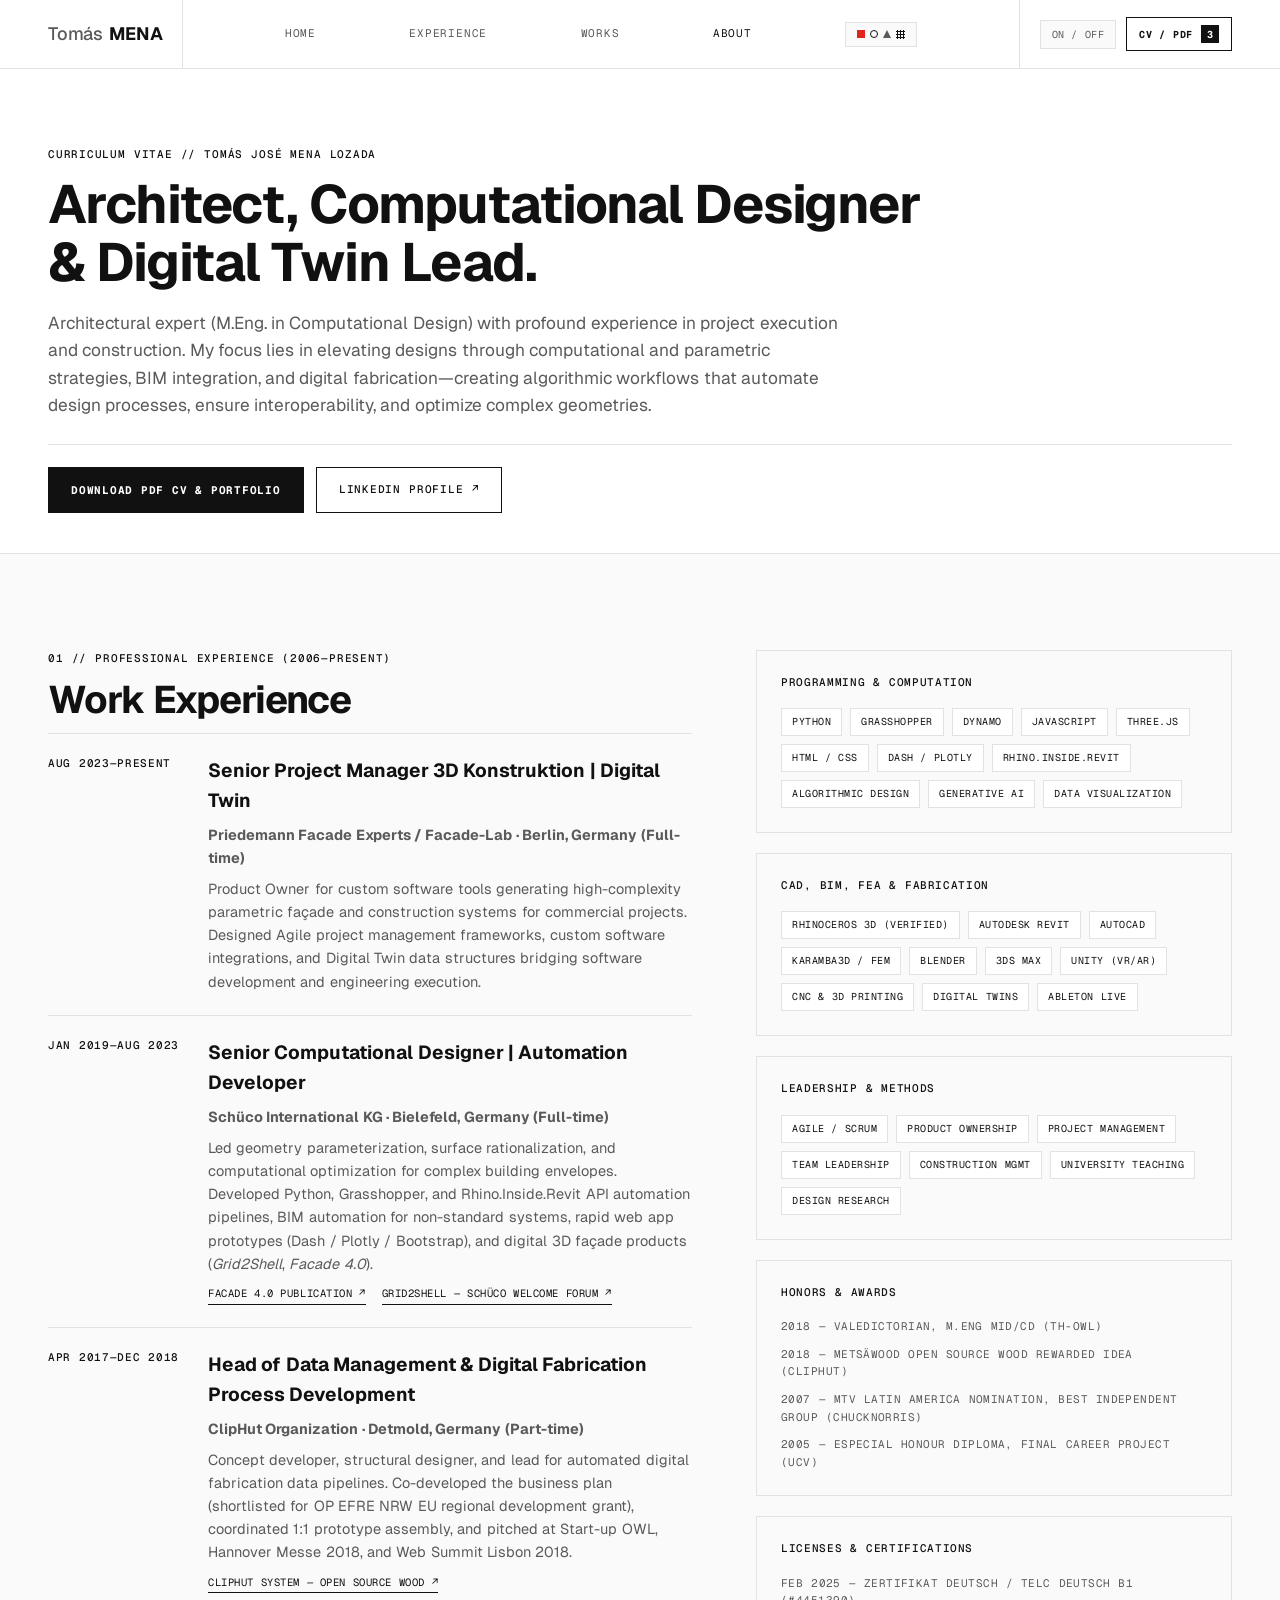
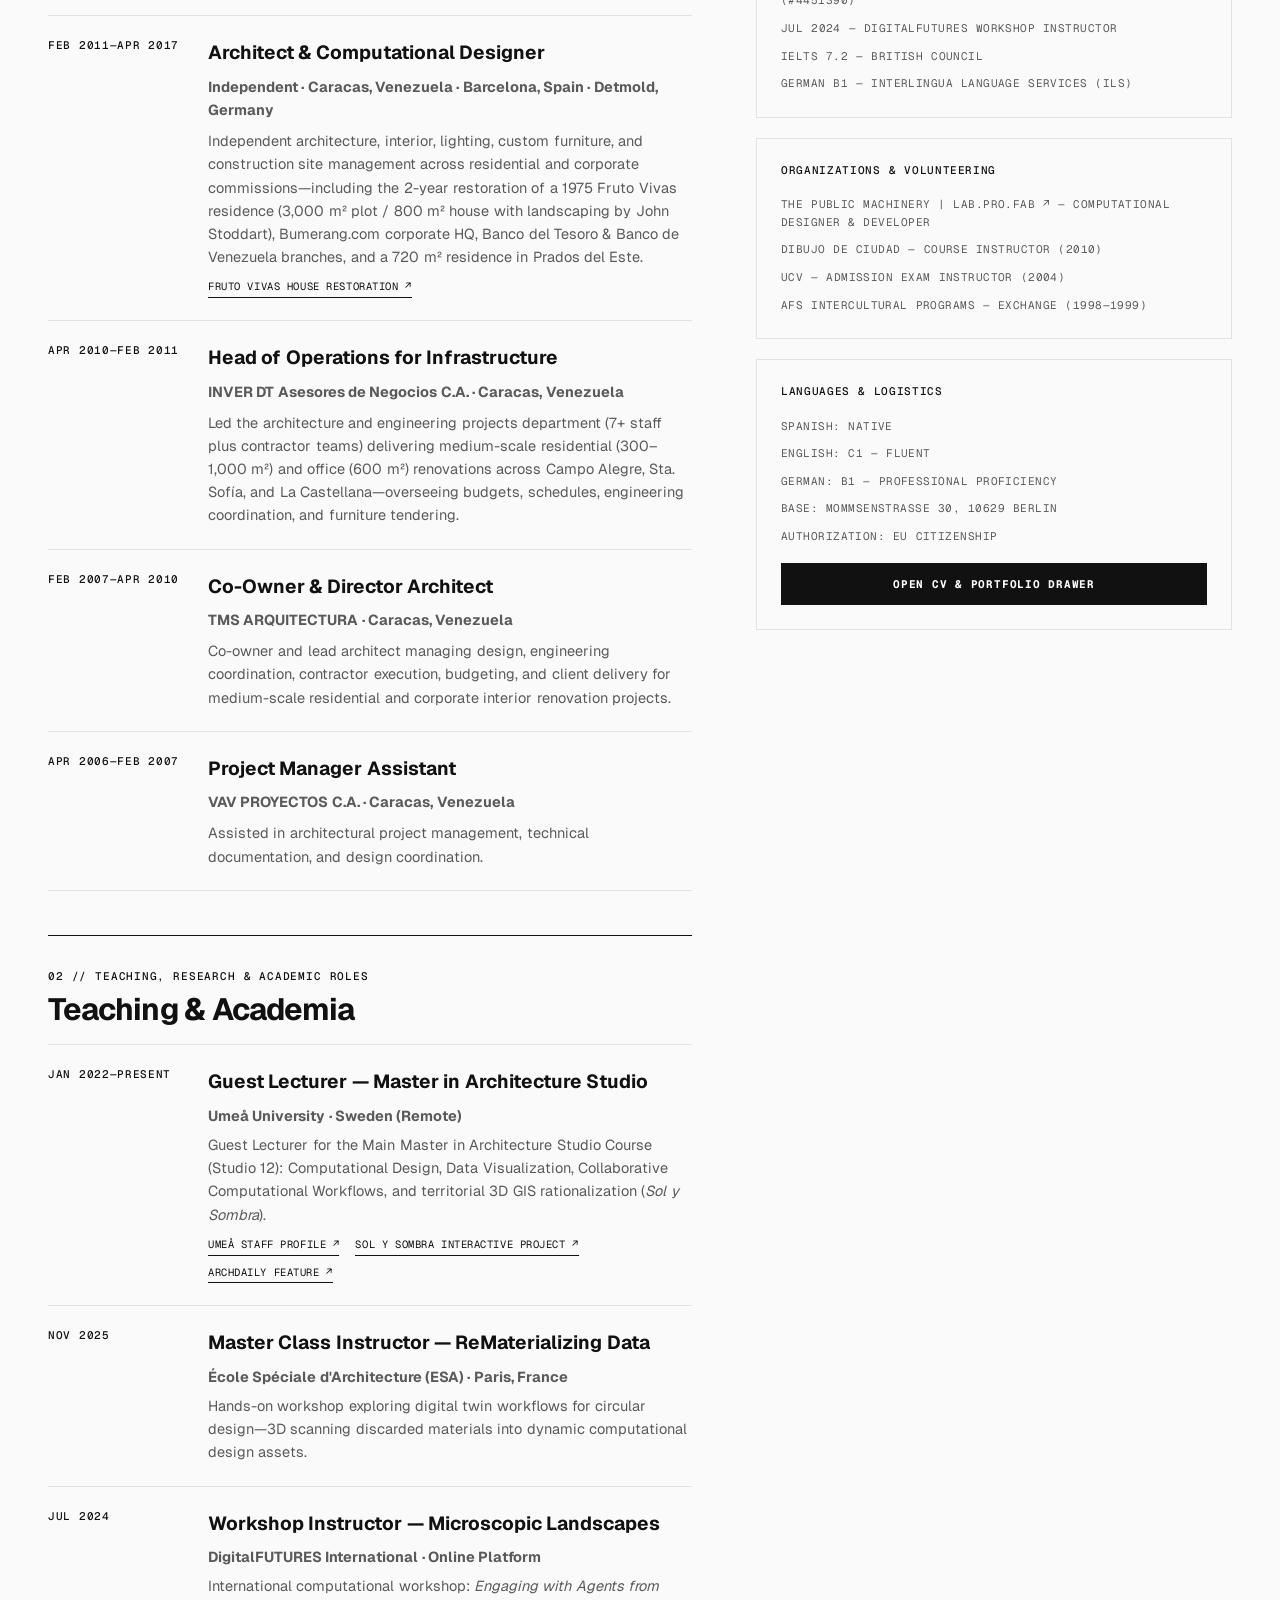
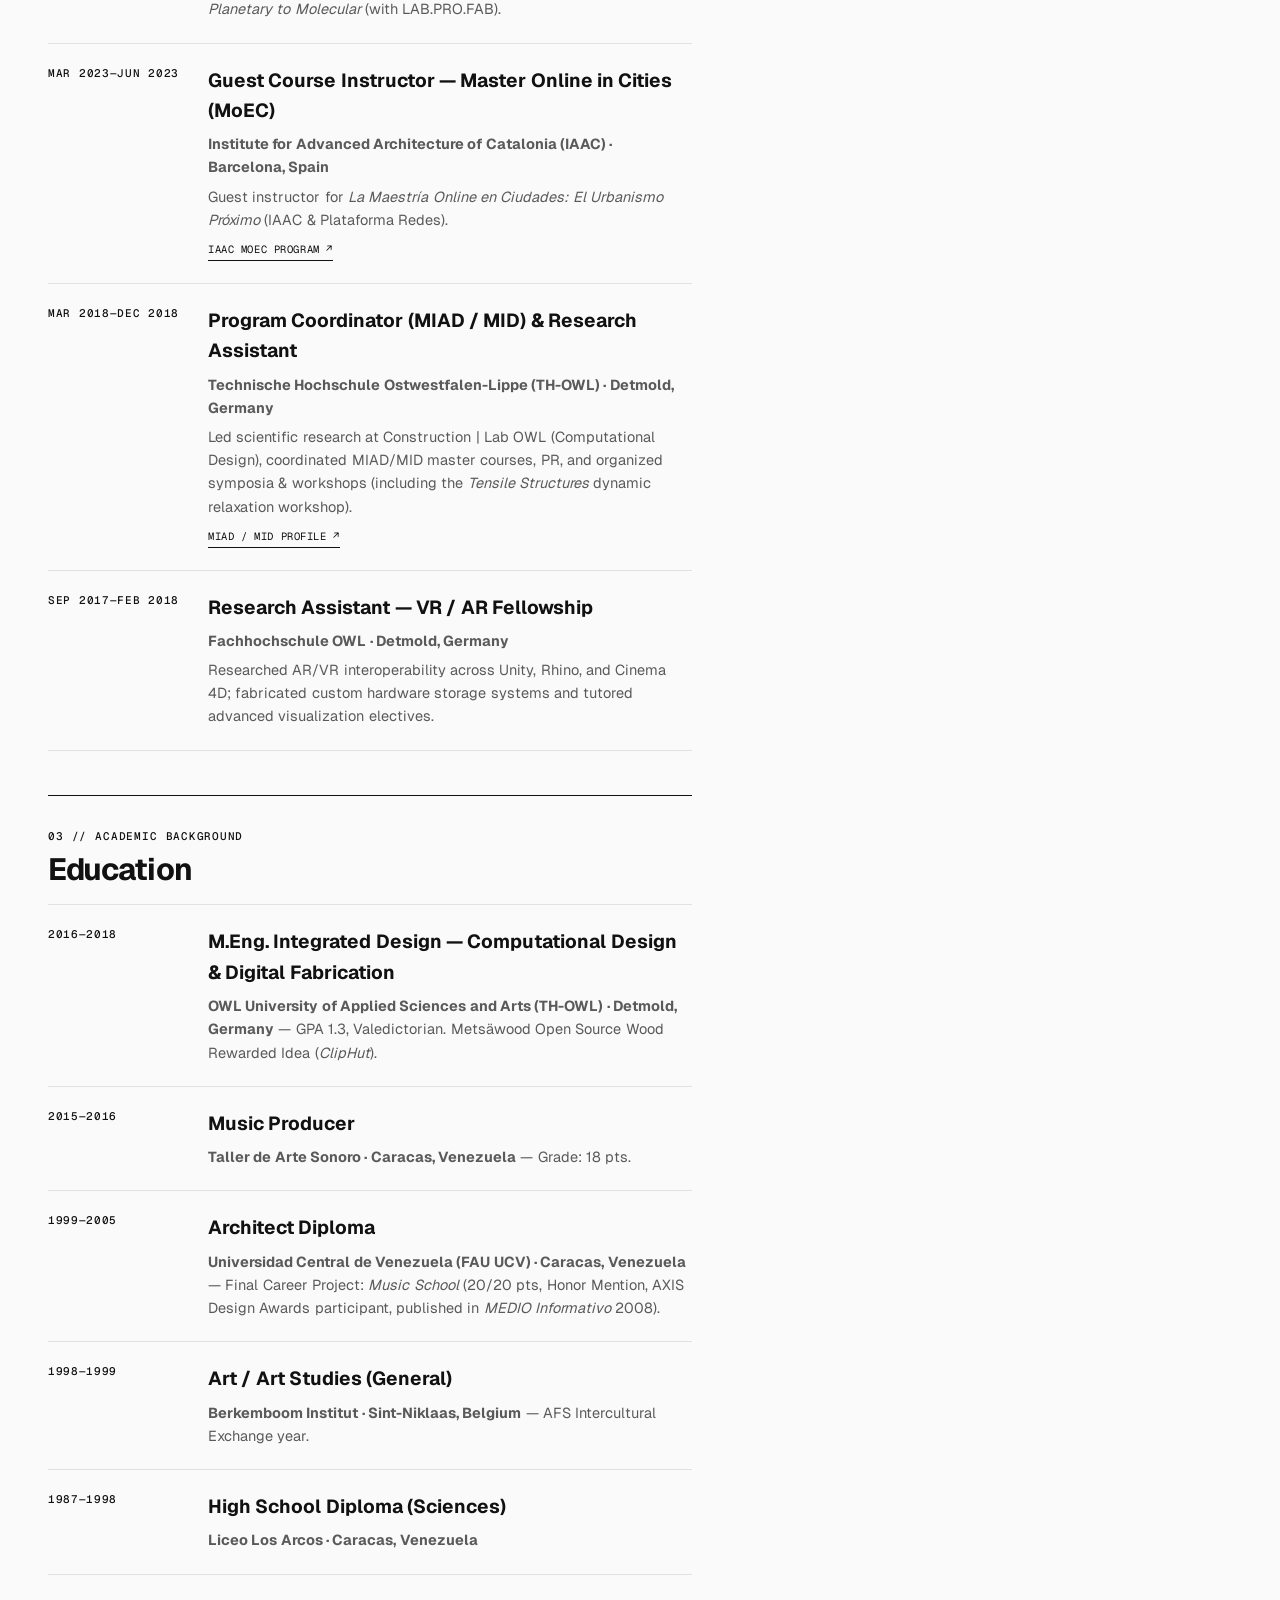
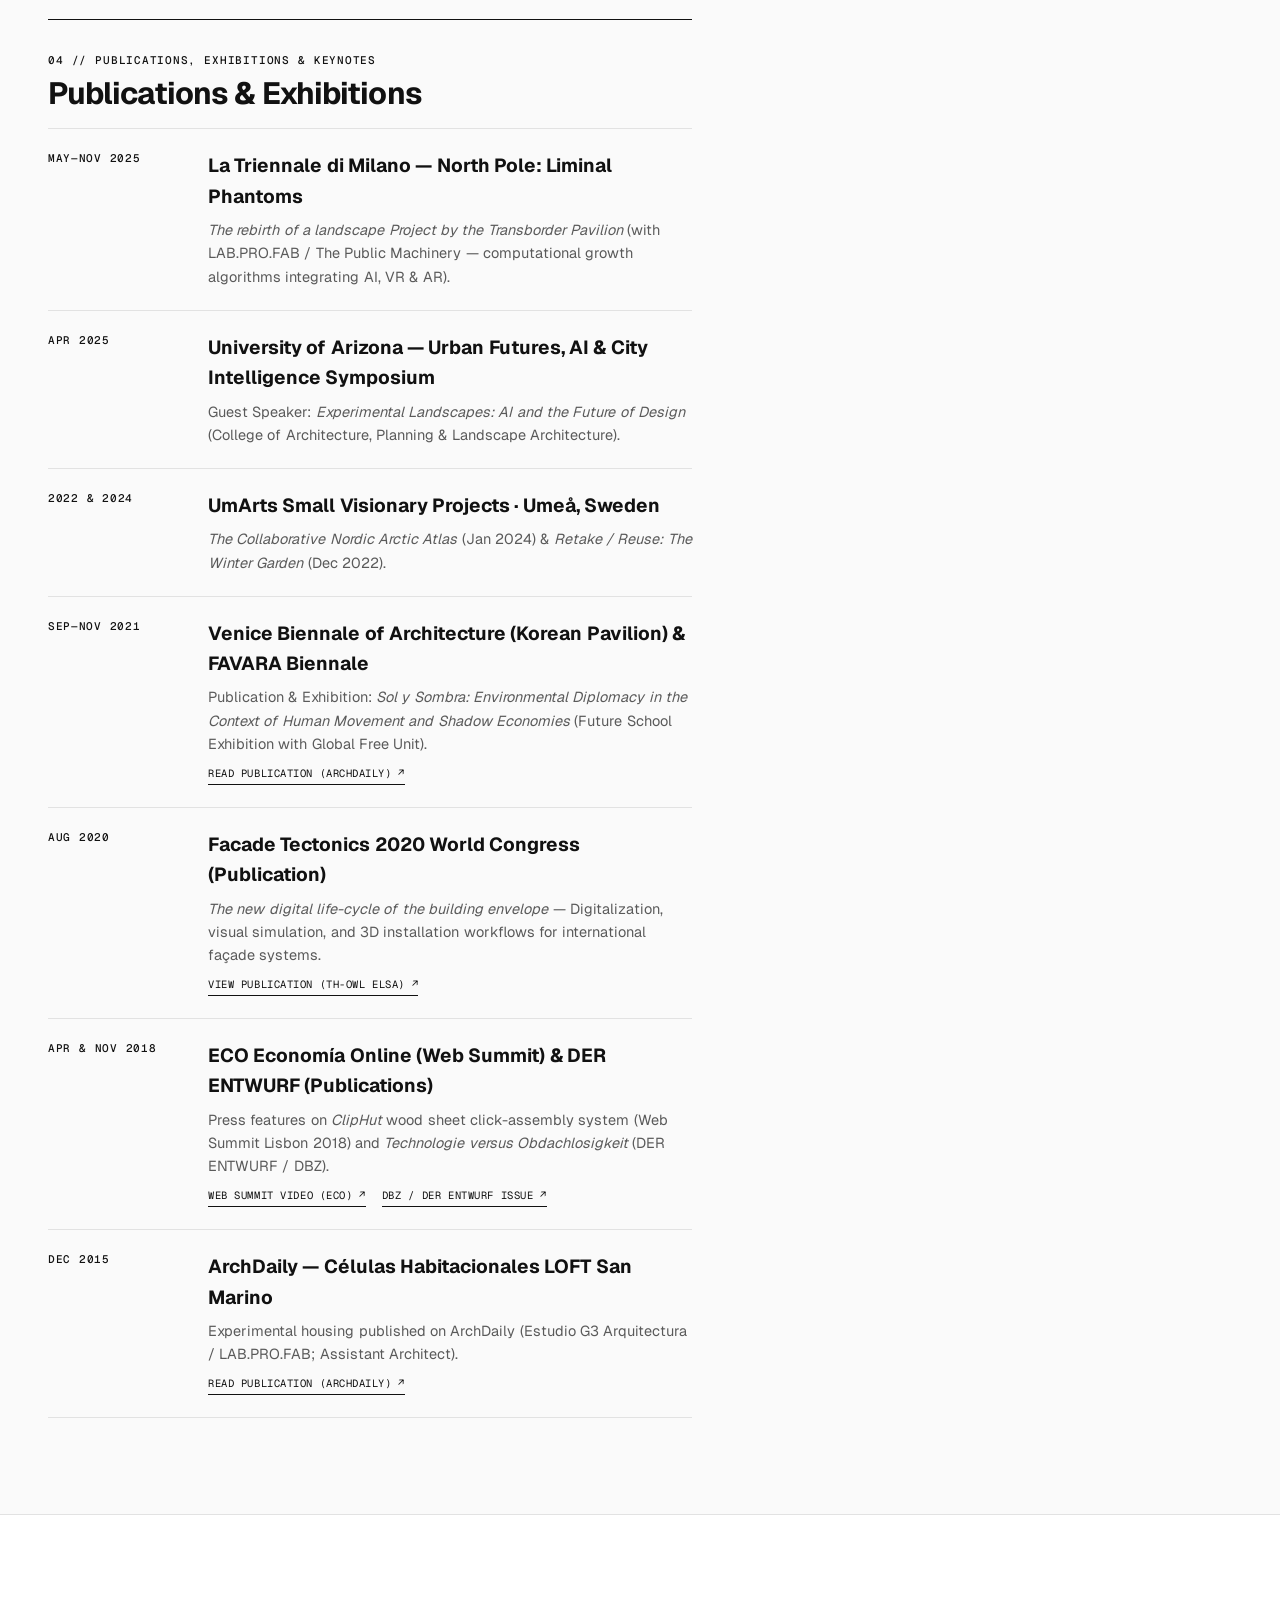
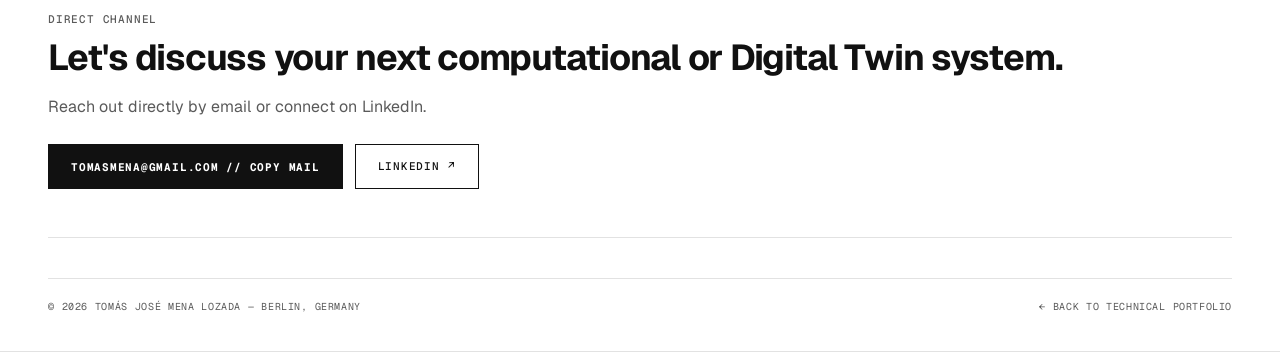
==== commit ac8f0df3: "Add visual Ring App storyboard, accordion card previews, PNG logos, and header refinements" ====
--- a/about.html
+++ b/about.html
@@ -15,10 +15,6 @@
         <a href="index.html" class="wordmark">
           <span class="wm-muted">Tomás</span><span class="wm-strong">MENA</span>
         </a>
-        <div class="status-pill">
-          <span class="status-dot" aria-hidden="true"></span>
-          <span>TECHNICAL PORTFOLIO</span>
-        </div>
       </div>
 
       <nav class="site-nav" id="siteNav" aria-label="Main navigation">
